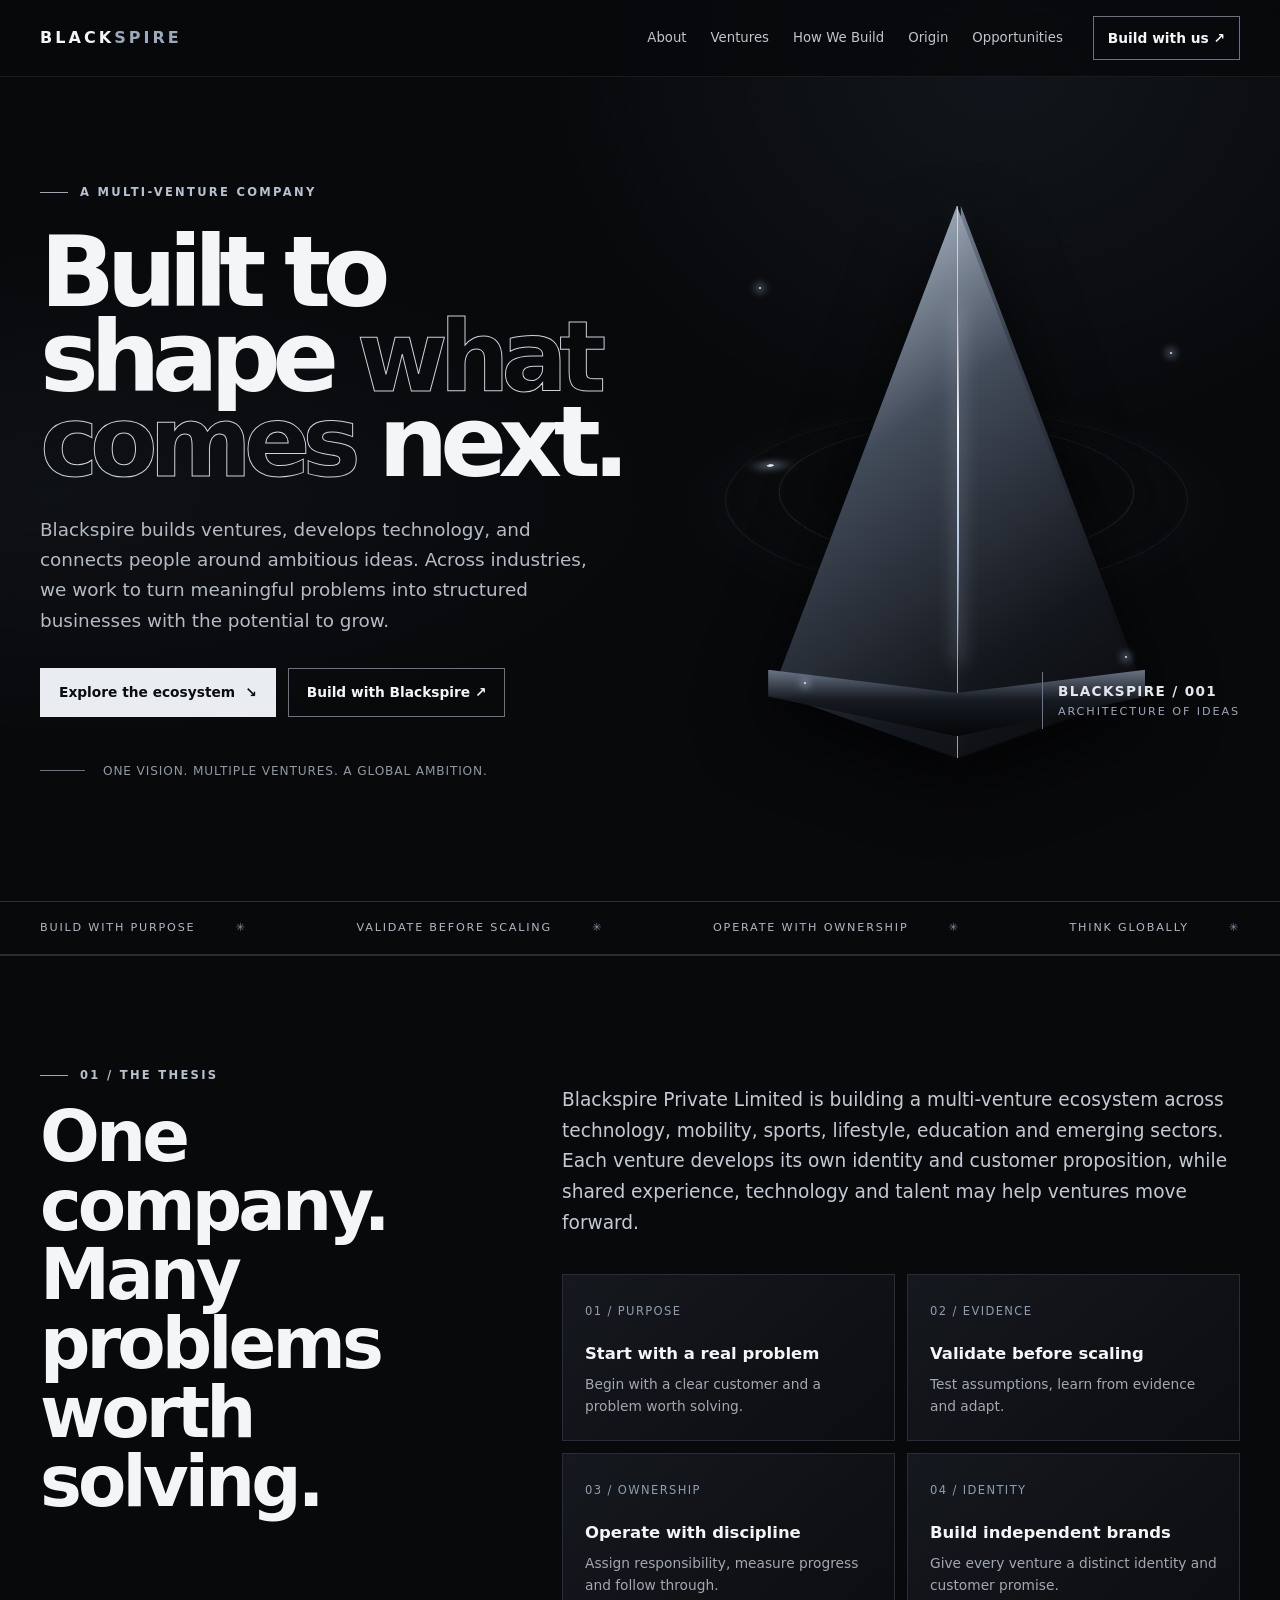
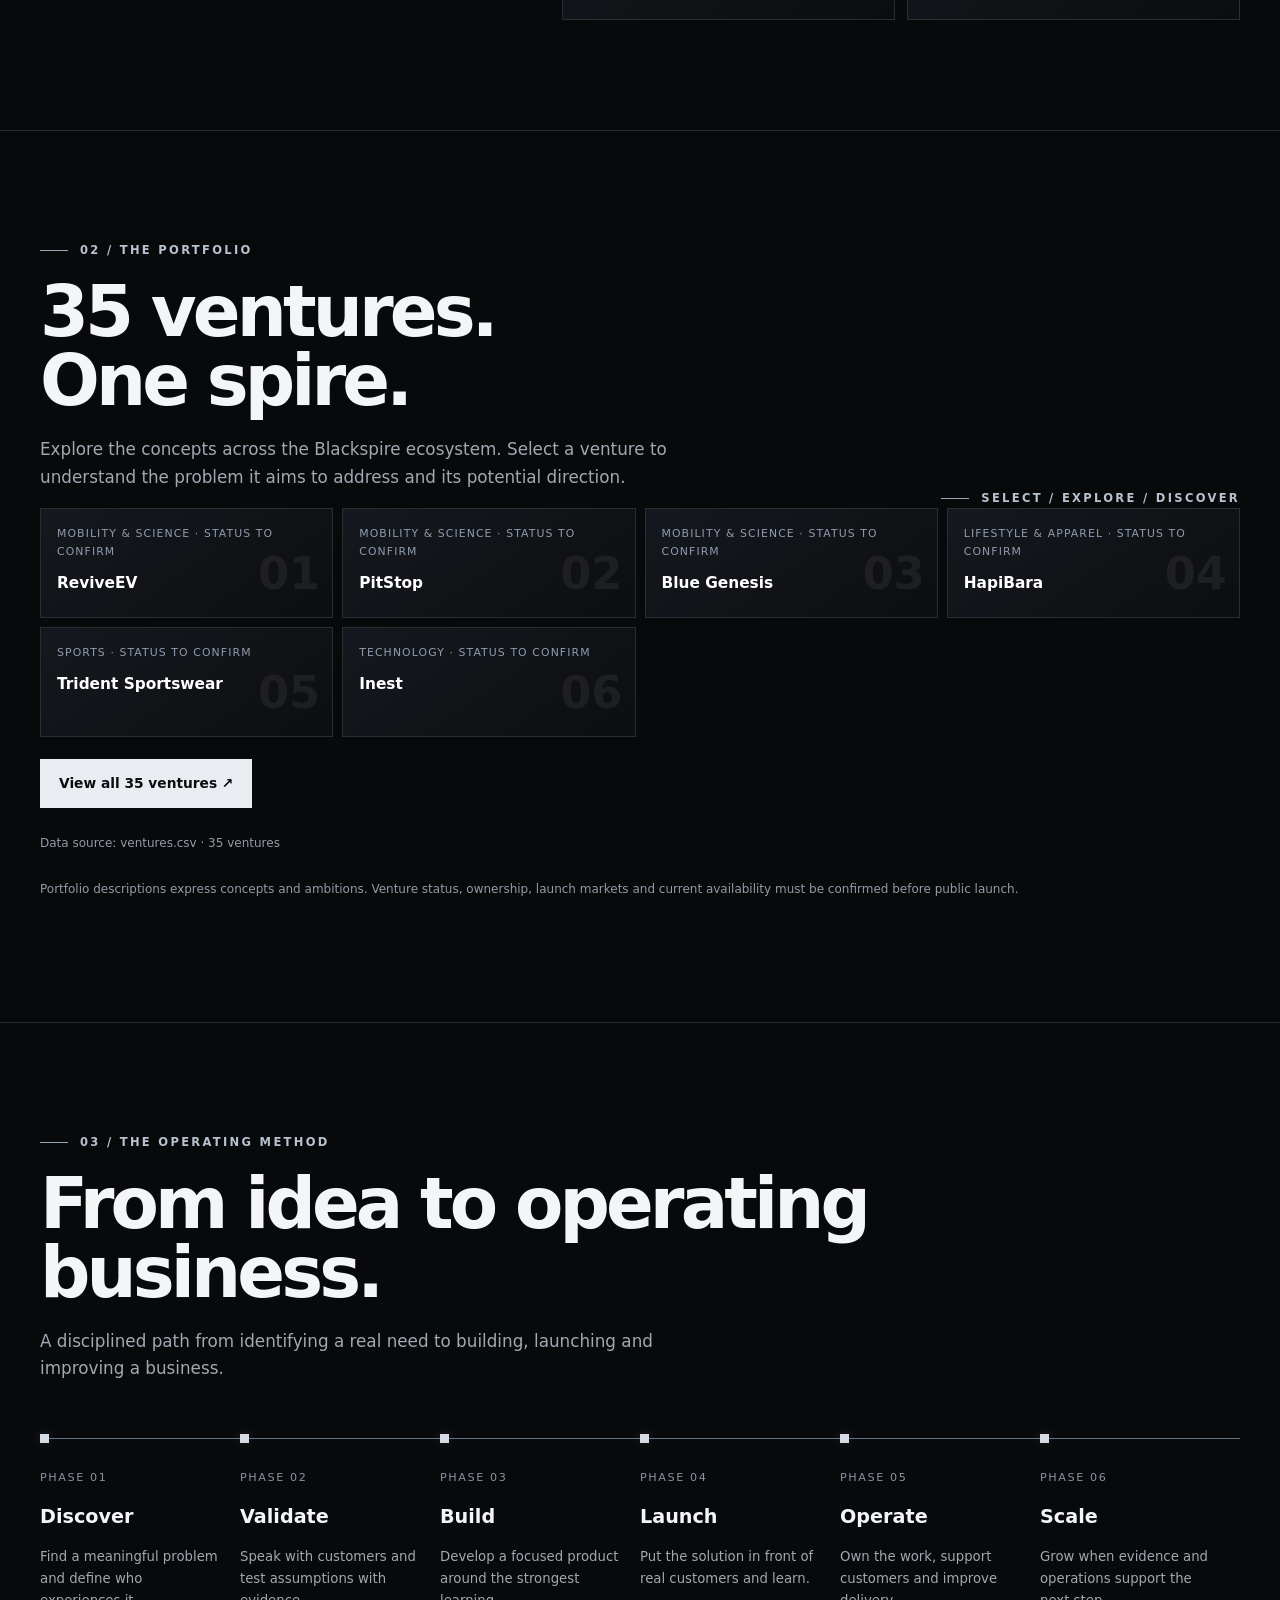
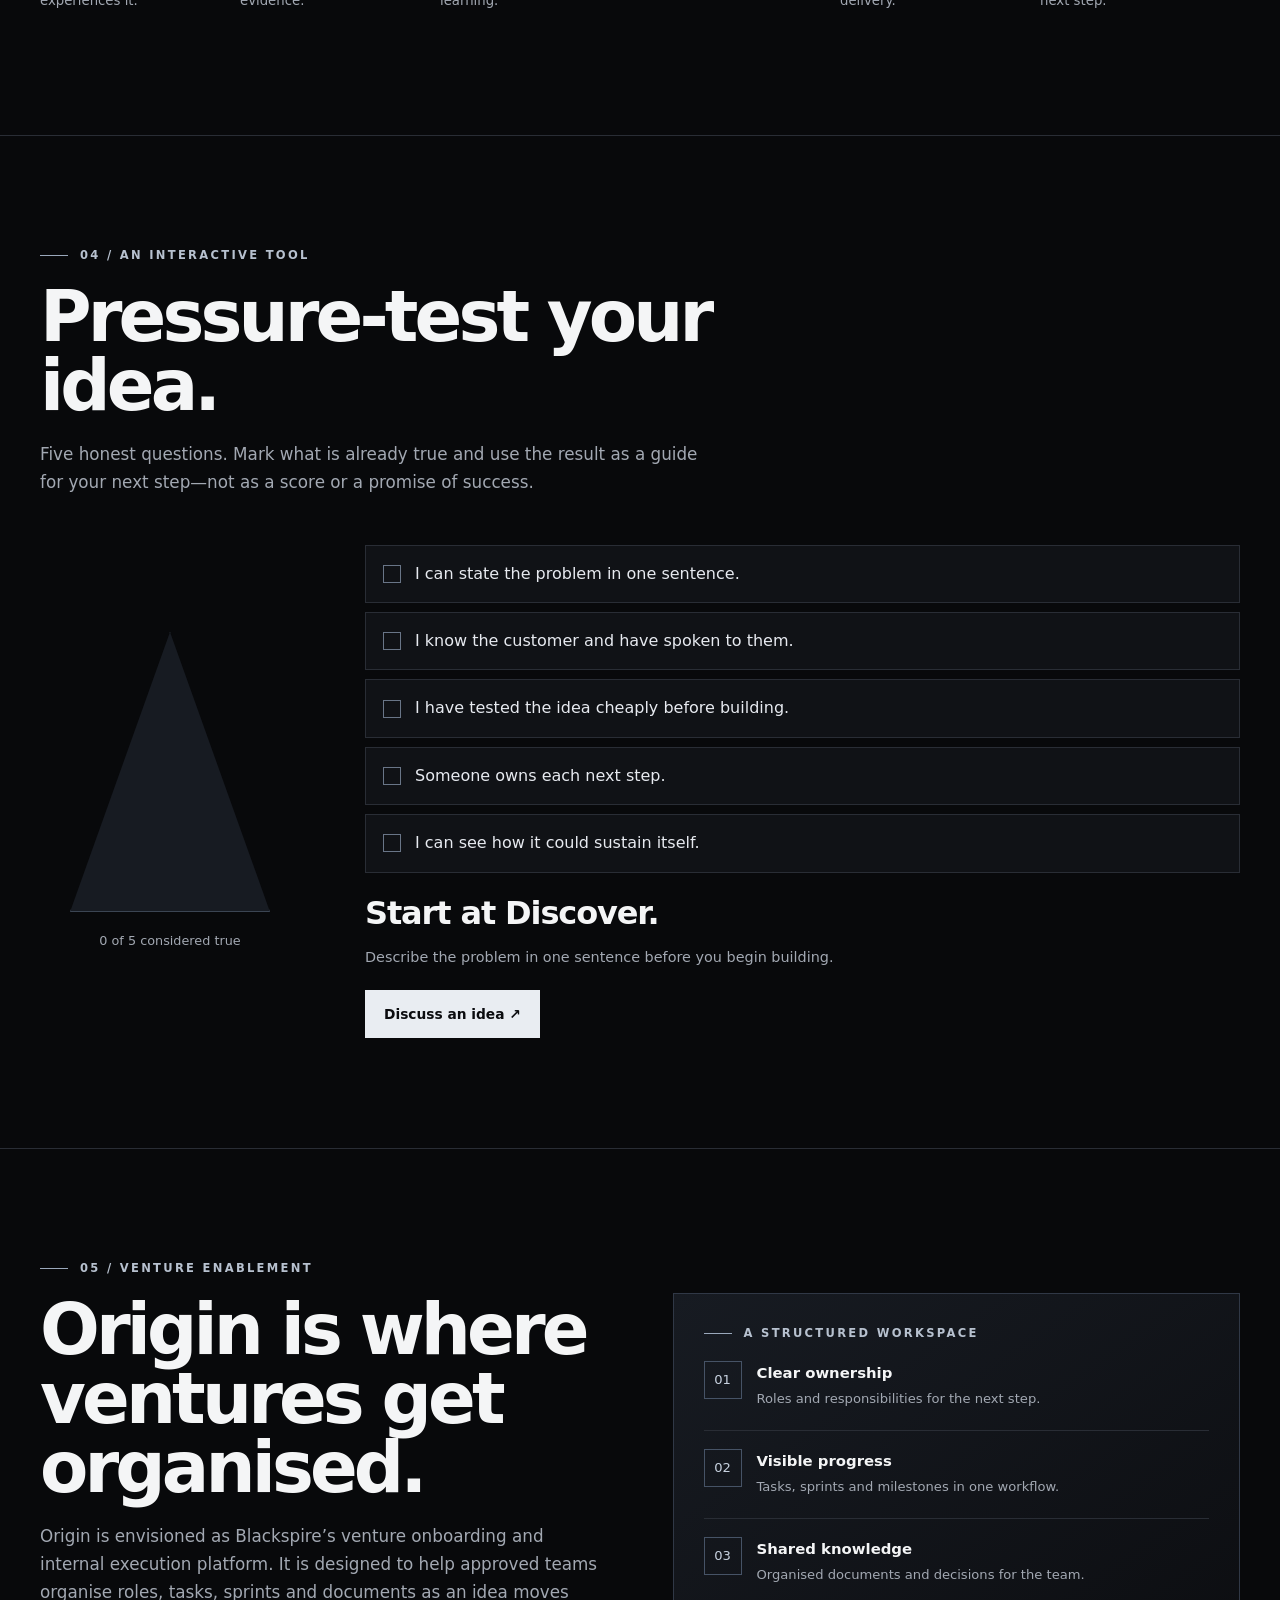
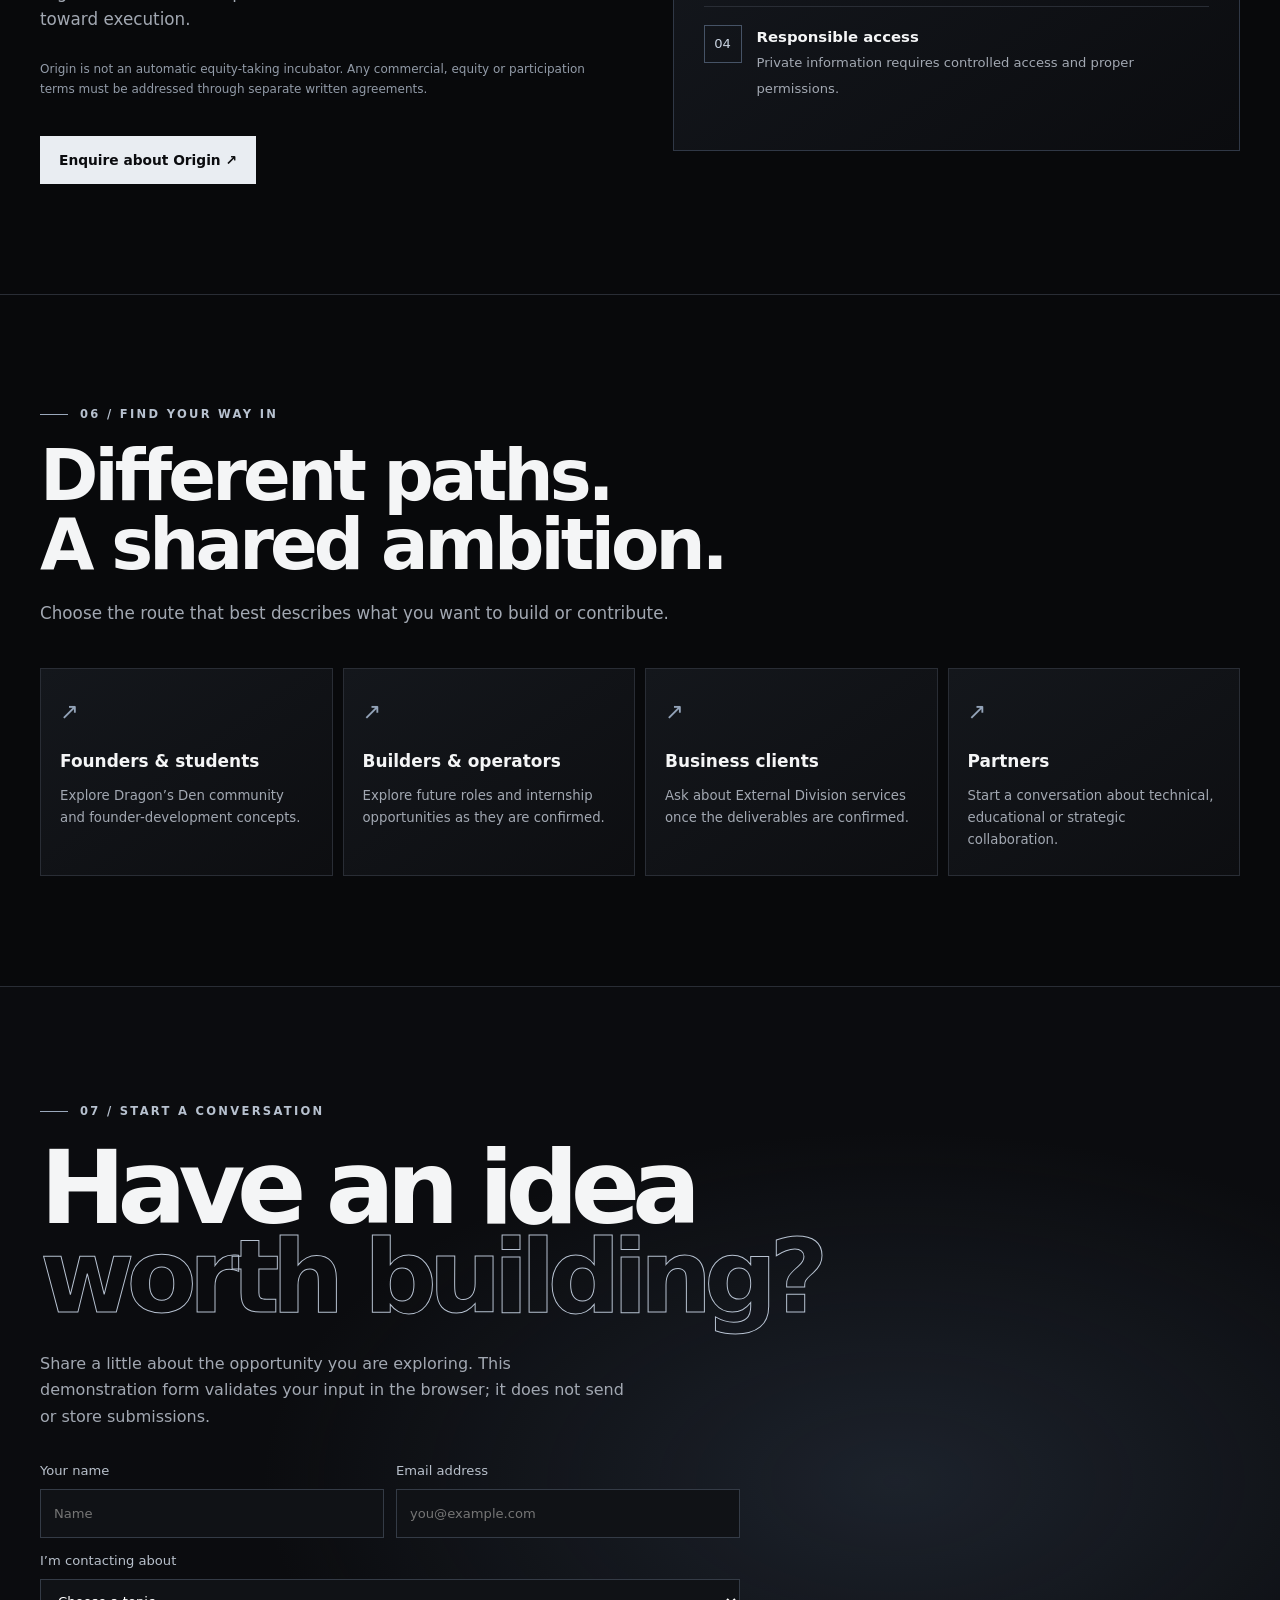
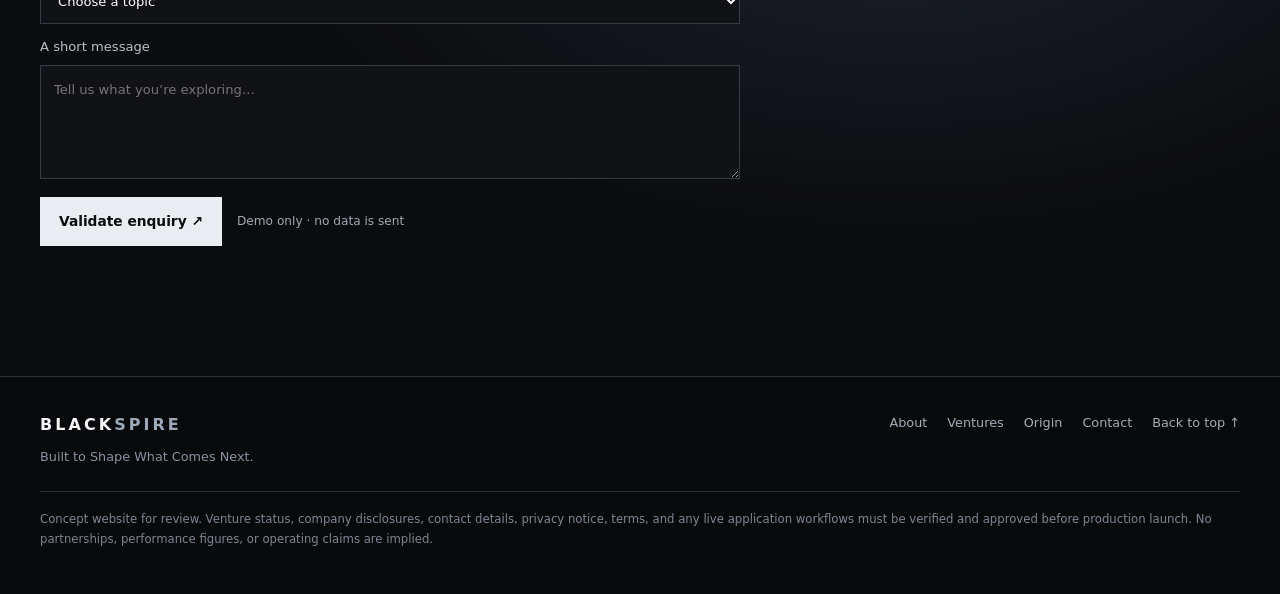
==== index.html @ d8984c41 "Add files via upload" ====
<!doctype html>
<html lang="en">
<head>
<meta charset="utf-8">
<meta name="viewport" content="width=device-width, initial-scale=1">
<meta name="theme-color" content="#08090b">
<meta name="description" content="Blackspire builds ventures, develops technology, and connects people around ambitious ideas. Built to shape what comes next.">
<title>BLACKSPIRE — Built to Shape What Comes Next</title>
<style>
:root{--bg:#08090b;--panel:#111317;--panel2:#171a20;--line:#292d35;--white:#f4f5f6;--muted:#a2a8b2;--silver:#c7ced8;--accent:#91a7c4;--serif:Georgia,serif;--sans:Inter,ui-sans-serif,system-ui,-apple-system,BlinkMacSystemFont,"Segoe UI",sans-serif;--max:1200px}
*{box-sizing:border-box}html{scroll-behavior:smooth;scroll-padding-top:90px}body{margin:0;background:var(--bg);color:var(--white);font:16px/1.65 var(--sans);overflow-x:hidden}body::before{content:"";position:fixed;inset:0;pointer-events:none;z-index:-1;background:radial-gradient(ellipse at 78% 7%,#26303e55,transparent 32%),radial-gradient(ellipse at 4% 55%,#1a202955,transparent 35%),#08090b}a{color:inherit}button,input,textarea,select{font:inherit}button,a{-webkit-tap-highlight-color:transparent}button:focus-visible,a:focus-visible,input:focus-visible,textarea:focus-visible{outline:2px solid var(--silver);outline-offset:4px}.wrap{width:min(calc(100% - 44px),var(--max));margin:auto}.eyebrow{display:flex;align-items:center;gap:12px;color:#b7c1cf;text-transform:uppercase;letter-spacing:.2em;font-size:.72rem;font-weight:700}.eyebrow:before{content:"";width:28px;height:1px;background:#9aa8bb}.muted{color:var(--muted)}.section{padding:110px 0;border-top:1px solid var(--line);position:relative}.section-heading{font-size:clamp(2.3rem,5.5vw,4.8rem);line-height:.98;letter-spacing:-.055em;max-width:850px;margin:18px 0 20px;font-weight:650}.section-intro{max-width:660px;color:var(--muted);font-size:1.05rem}.topbar{position:sticky;top:0;z-index:20;border-bottom:1px solid #ffffff12;background:#08090bd9;backdrop-filter:blur(18px)}.nav{height:76px;display:flex;align-items:center;gap:30px}.brand{font-size:1rem;font-weight:900;letter-spacing:.19em;text-decoration:none;white-space:nowrap}.brand span{color:#9ca9bb}.navlinks{display:flex;gap:24px;margin-left:auto}.navlinks a{font-size:.83rem;color:#c0c5ce;text-decoration:none;white-space:nowrap}.navlinks a:hover{color:#fff}.nav-cta,.btn{display:inline-flex;align-items:center;justify-content:center;gap:10px;border:1px solid #687384;padding:12px 18px;text-decoration:none;background:transparent;color:var(--white);font-weight:650;font-size:.86rem;transition:transform .25s,border-color .25s,background .25s;cursor:pointer}.nav-cta{white-space:nowrap;padding:10px 14px}.btn:hover,.nav-cta:hover{transform:translateY(-2px);border-color:#e2e7ef}.btn.primary{background:#e9edf2;color:#0b0c0f;border-color:#e9edf2}.btn.primary:hover{background:#fff}.menu-toggle{display:none;background:none;color:#fff;border:1px solid var(--line);padding:8px 11px}
.hero{min-height:calc(100svh - 76px);display:grid;align-items:center;padding:76px 0 90px;position:relative;isolation:isolate;overflow:hidden}.hero-grid{display:grid;grid-template-columns:1.04fr .96fr;align-items:center;gap:20px}.hero-copy{position:relative;z-index:2}.hero h1{font-size:clamp(3.3rem,7.7vw,7.6rem);line-height:.86;letter-spacing:-.085em;margin:28px 0 30px;font-weight:720}.hero h1 .outline{color:transparent;-webkit-text-stroke:1px #cbd3de}.hero p{max-width:550px;color:#b4bbc5;font-size:clamp(1rem,1.5vw,1.15rem)}.hero-actions{display:flex;gap:12px;flex-wrap:wrap;margin-top:32px}.hero-note{margin-top:44px;display:flex;gap:18px;align-items:center;color:#8f98a5;font-size:.76rem;letter-spacing:.07em;text-transform:uppercase}.hero-note:before{content:"";width:45px;height:1px;background:#667385}
.visual{height:min(650px,76vh);min-height:400px;position:relative;perspective:1000px;display:grid;place-items:center}.orbital{position:absolute;width:80%;aspect-ratio:1;border:1px solid #b6c2d51c;border-radius:50%;transform:rotateX(68deg) rotateZ(-22deg);box-shadow:0 0 80px #b5c7df08,inset 0 0 80px #b5c7df05}.orbital.two{width:62%;transform:rotateX(68deg) rotateZ(36deg);border-color:#dce4ef22}.orbital:after{content:"";position:absolute;width:7px;height:7px;border-radius:50%;background:#dce6f4;box-shadow:0 0 20px 5px #b9cbe8;left:13%;top:24%}.spire-scene{width:74%;height:85%;position:relative;transform-style:preserve-3d;animation:float 8s ease-in-out infinite}.spire{position:absolute;inset:0;filter:drop-shadow(0 24px 36px #000b);transform-style:preserve-3d}.spire .face{position:absolute;inset:0;clip-path:polygon(50% 0,94% 88%,50% 100%,6% 88%)}.spire .face.front{background:linear-gradient(145deg,#f0f3f8 0%,#9da9b9 16%,#424b59 39%,#14171d 74%,#050608 100%);transform:translateZ(24px)}.spire .face.side{background:linear-gradient(165deg,#8d9aab 0%,#394250 30%,#111319 75%,#030405);clip-path:polygon(50% 0,94% 88%,50% 100%);transform:translateX(4px) translateZ(-2px)}.spire .edge{position:absolute;left:50%;top:0;height:100%;width:1px;background:#fff9;transform:rotate(0deg);box-shadow:0 0 16px #fff4}.spire .base{position:absolute;left:5%;right:5%;bottom:4%;height:12%;background:linear-gradient(180deg,#687384,#161a21 45%,#050608);clip-path:polygon(0 0,50% 35%,100% 0,100% 40%,50% 100%,0 40%);transform:translateZ(30px)}.spire .lightline{position:absolute;top:18%;left:50%;height:65%;width:2px;background:linear-gradient(transparent,#f6f8ff,#b2c8e9,transparent);box-shadow:0 0 18px #d7e4ff;animation:glow 4s ease-in-out infinite}.visual-label{position:absolute;right:0;bottom:12%;border-left:1px solid #68778b;padding:8px 0 8px 15px;color:#9ca7b7;font-size:.7rem;letter-spacing:.17em;text-transform:uppercase}.visual-label b{display:block;color:#e3e7ed;font-size:.85rem;letter-spacing:.1em}.star{position:absolute;width:2px;height:2px;background:#d9e3f2;border-radius:50%;box-shadow:0 0 9px 2px #b4c9e8;animation:twinkle 3s ease-in-out infinite}.star.s1{left:15%;top:20%}.star.s2{right:12%;top:30%;animation-delay:1s}.star.s3{left:23%;bottom:19%;animation-delay:1.7s}.star.s4{right:20%;bottom:23%;animation-delay:.5s}
@keyframes float{0%,100%{transform:translateY(0) rotateY(-7deg)}50%{transform:translateY(-13px) rotateY(7deg)}}@keyframes glow{0%,100%{opacity:.55}50%{opacity:1}}@keyframes twinkle{0%,100%{opacity:.25}50%{opacity:1}}@keyframes reveal{from{opacity:0;transform:translateY(22px)}to{opacity:1;transform:none}}.reveal{animation:reveal .8s both}.hero-copy>*{animation:reveal .8s both}.hero-copy>*:nth-child(2){animation-delay:.08s}.hero-copy>*:nth-child(3){animation-delay:.16s}.hero-copy>*:nth-child(4){animation-delay:.24s}
.ticker{border-top:1px solid var(--line);border-bottom:1px solid var(--line);overflow:hidden}.ticker-inner{display:flex;gap:40px;align-items:center;justify-content:space-between;padding:17px 0;color:#aeb7c4;text-transform:uppercase;letter-spacing:.16em;font-size:.7rem;white-space:nowrap}.ticker-inner span:after{content:"✳";color:#7f8ea3;margin-left:40px}
.about-grid{display:grid;grid-template-columns:.8fr 1.2fr;gap:70px}.about-copy{font-size:1.16rem;color:#c4cad3;max-width:690px}.principles{display:grid;grid-template-columns:1fr 1fr;gap:12px;margin-top:36px}.principle{padding:22px;border:1px solid var(--line);background:linear-gradient(140deg,#15181e,#0c0d10);min-height:150px}.principle .num{font-size:.72rem;color:#8e9db1;letter-spacing:.12em}.principle h3{font-size:1.03rem;margin:16px 0 6px}.principle p{font-size:.86rem;color:var(--muted);margin:0}
.portfolio-top{display:flex;justify-content:space-between;gap:30px;align-items:end;flex-wrap:wrap}.searchbar{display:flex;gap:10px;flex-wrap:wrap;margin:35px 0 25px}.searchbar input{min-width:220px;flex:1;background:#101216;color:#fff;border:1px solid var(--line);padding:12px 14px}.filters{display:flex;gap:8px;flex-wrap:wrap}.filter{border:1px solid var(--line);background:transparent;color:#aeb6c1;padding:10px 13px;cursor:pointer;font-size:.78rem}.filter[aria-pressed=true]{background:#dce3ec;color:#0b0c0e;border-color:#dce3ec}.portfolio-layout{display:grid;grid-template-columns:1fr;gap:22px;align-items:stretch}.venture-list{display:grid;grid-template-columns:repeat(4,1fr);gap:9px;align-content:start}.venture-card{display:block;text-decoration:none;min-height:110px;text-align:left;border:1px solid var(--line);background:linear-gradient(145deg,#15181e,#0d0e11);color:#fff;padding:16px;cursor:pointer;position:relative;overflow:hidden;transition:border-color .2s,transform .2s}.venture-card:hover{transform:translateY(-2px);border-color:#7e8b9f}.venture-card[aria-pressed=true]{border-color:#c6d0de;background:linear-gradient(145deg,#252d39,#111318)}.venture-card small{display:block;color:#8f9caf;font-size:.68rem;text-transform:uppercase;letter-spacing:.1em;margin-bottom:9px}.venture-card b{font-size:.96rem}.venture-card .card-index{position:absolute;right:12px;bottom:6px;color:#ffffff10;font-size:2.8rem;font-weight:800}.venture-detail{border:1px solid #414a59;background:radial-gradient(ellipse at 100% 0%,#27303d88,transparent 50%),#101216;padding:clamp(24px,4vw,46px);position:relative;overflow:hidden;min-height:450px}.venture-detail:after{content:"";position:absolute;width:220px;height:220px;border:1px solid #ffffff0c;border-radius:50%;right:-95px;top:-90px;box-shadow:0 0 0 28px #ffffff04,0 0 0 58px #ffffff03;pointer-events:none}.detail-index{font-size:.75rem;letter-spacing:.18em;color:#8e9caf}.venture-detail h3{font-size:clamp(2.2rem,4vw,3.8rem);letter-spacing:-.06em;line-height:1;margin:24px 0 12px}.venture-detail .sector{font-size:.78rem;text-transform:uppercase;letter-spacing:.13em;color:#c2ccda}.venture-detail .summary{font-size:1.08rem;color:#e1e5eb;max-width:530px}.detail-cols{display:grid;grid-template-columns:1fr 1fr;gap:20px;margin-top:34px;padding-top:24px;border-top:1px solid var(--line)}.detail-cols h4{font-size:.72rem;letter-spacing:.13em;text-transform:uppercase;color:#94a2b5;margin:0 0 9px}.detail-cols p{font-size:.86rem;color:var(--muted);margin:0}.status-note{margin-top:26px;color:#929ba8;font-size:.75rem}.empty-state{color:var(--muted);padding:25px;grid-column:1/-1}
.process{margin-top:55px;display:grid;grid-template-columns:repeat(6,1fr);border-top:1px solid #647184}.process-step{padding:24px 18px 0 0;position:relative}.process-step:before{content:"";position:absolute;top:-5px;left:0;width:9px;height:9px;background:#d4dbe5;box-shadow:0 0 12px #a8bad533}.process-step .stepno{color:#8794a6;font-size:.7rem;letter-spacing:.14em}.process-step h3{font-size:1.2rem;margin:12px 0 8px}.process-step p{font-size:.83rem;color:var(--muted)}
.idea-layout{display:grid;grid-template-columns:260px 1fr;gap:65px;align-items:center;margin-top:48px}.gauge-wrap{display:grid;justify-items:center}.gauge{width:200px;height:280px;position:relative;clip-path:polygon(50% 0,100% 100%,0 100%);background:#171b22;border:1px solid #3b4553;overflow:hidden}.gauge-fill{position:absolute;bottom:0;left:0;right:0;height:0;background:linear-gradient(0deg,#556a86,#d8e2ef);transition:height .45s}.gauge-fill:after{content:"";position:absolute;inset:0;background:linear-gradient(90deg,transparent,#ffffff4a,transparent);animation:glow 4s infinite}.gauge-count{font-size:.8rem;color:var(--muted);margin-top:18px}.questions{display:grid;gap:9px}.question{display:flex;align-items:center;gap:14px;text-align:left;width:100%;padding:15px 17px;background:#101216;border:1px solid var(--line);color:#e7eaf0;cursor:pointer}.question .boxmark{width:18px;height:18px;flex:none;border:1px solid #697587;display:grid;place-items:center}.question[aria-pressed=true]{border-color:#aab8ca;background:#1b2028}.question[aria-pressed=true] .boxmark{background:#d7e0eb;color:#08090b}.question[aria-pressed=true] .boxmark:after{content:"✓";font-size:.8rem;font-weight:900}.verdict{font-size:clamp(1.35rem,2.6vw,2rem);letter-spacing:-.035em;line-height:1.15;margin:22px 0 12px}.verdict-copy{color:var(--muted);font-size:.9rem;max-width:570px;margin-bottom:20px}.origin-grid{display:grid;grid-template-columns:1fr 1fr;gap:65px;align-items:center}.origin-panel{border:1px solid #303846;background:linear-gradient(145deg,#171b22,#0b0c0f);padding:30px}.origin-item{display:flex;gap:15px;padding:18px 0;border-bottom:1px solid var(--line)}.origin-item:last-child{border:0}.origin-item .symbol{width:38px;height:38px;display:grid;place-items:center;border:1px solid #465366;color:#c7d1df;flex:none}.origin-item b{display:block;font-size:.93rem}.origin-item span{color:var(--muted);font-size:.82rem}
.audience-grid{display:grid;grid-template-columns:repeat(4,1fr);gap:10px;margin-top:40px}.audience{border:1px solid var(--line);padding:24px 19px;min-height:190px;background:linear-gradient(145deg,#14171c,#0d0e11)}.audience .arrow{color:#93a3b8;font-size:1.4rem}.audience h3{font-size:1.06rem;margin:18px 0 9px}.audience p{font-size:.83rem;color:var(--muted);margin:0}.closing{padding:115px 0;background:radial-gradient(ellipse at 70% 50%,#303b4c77,transparent 50%),#0b0c0f;border-top:1px solid var(--line)}.closing h2{font-size:clamp(3rem,8vw,7.8rem);line-height:.87;letter-spacing:-.08em;max-width:950px;margin:22px 0 30px}.closing h2 span{color:transparent;-webkit-text-stroke:1px #b7c2d1}.closing p{max-width:590px;color:var(--muted)}.footer{padding:35px 0 45px;border-top:1px solid var(--line)}.footer-grid{display:flex;justify-content:space-between;gap:25px;flex-wrap:wrap}.footer p{font-size:.8rem;color:#8993a1;margin:8px 0 0}.footer-links{display:flex;gap:20px;flex-wrap:wrap}.footer-links a{font-size:.8rem;color:#a5adb8;text-decoration:none}.fineprint{margin-top:24px;padding-top:18px;border-top:1px solid var(--line);font-size:.73rem;color:#7e8794}
.toast{position:fixed;bottom:20px;left:50%;transform:translate(-50%,20px);opacity:0;pointer-events:none;z-index:50;background:#e3e8ef;color:#101216;padding:13px 18px;font-size:.85rem;box-shadow:0 12px 35px #0008;transition:.25s;max-width:calc(100% - 30px)}.toast.show{opacity:1;transform:translate(-50%,0)}.backtop{position:fixed;bottom:18px;right:18px;z-index:10;width:42px;height:42px;background:#dfe5ed;color:#111;border:0;cursor:pointer;display:none}.backtop.visible{display:block}
@media(max-width:1000px){.navlinks{gap:14px}.navlinks a{font-size:.76rem}.nav-cta{display:none}.hero-grid{grid-template-columns:1fr .8fr}.hero h1{font-size:clamp(3rem,8vw,6rem)}.about-grid{gap:35px}.portfolio-layout{grid-template-columns:1fr}.venture-list{grid-template-columns:repeat(4,1fr)}.venture-card{min-height:92px}.process{grid-template-columns:repeat(3,1fr);row-gap:25px}.audience-grid{grid-template-columns:repeat(2,1fr)}}
@media(max-width:720px){html{scroll-padding-top:72px}.wrap{width:min(calc(100% - 32px),var(--max))}.section{padding:78px 0}.nav{height:68px;gap:12px}.menu-toggle{display:block;margin-left:auto}.navlinks{display:none;position:absolute;top:68px;left:0;right:0;margin:0;padding:18px 22px 22px;background:#0a0b0eeF;border-bottom:1px solid var(--line);flex-direction:column;gap:0}.navlinks.open{display:flex}.navlinks a{padding:11px 0;font-size:.92rem;border-bottom:1px solid #ffffff0a}.hero{min-height:auto;padding:65px 0 45px}.hero-grid{grid-template-columns:1fr}.hero h1{font-size:clamp(3.5rem,15vw,6.3rem);margin:24px 0}.hero p{font-size:1rem}.visual{height:360px;min-height:300px;margin-top:5px}.spire-scene{width:60%;height:95%}.visual-label{right:3%;bottom:5%}.hero-note{margin-top:30px}.ticker-inner{justify-content:flex-start;gap:25px;overflow:hidden}.ticker-inner span:after{margin-left:25px}.about-grid,.origin-grid,.idea-layout{grid-template-columns:1fr;gap:32px}.principles{gap:8px}.principle{padding:17px;min-height:145px}.venture-list{grid-template-columns:repeat(2,1fr)}.venture-card{min-height:95px;padding:13px}.venture-detail{min-height:0;padding:25px}.detail-cols{grid-template-columns:1fr;gap:18px}.process{grid-template-columns:1fr 1fr;row-gap:28px}.process-step{padding-right:12px}.audience-grid{grid-template-columns:1fr 1fr}.audience{padding:18px 14px;min-height:180px}.gauge{width:150px;height:210px}.gauge-wrap{order:0}.idea-layout{gap:25px}.closing{padding:85px 0}.closing h2{font-size:clamp(3.3rem,14vw,6rem)}}
@media(max-width:400px){.brand{font-size:.87rem;letter-spacing:.14em}.principles,.audience-grid{grid-template-columns:1fr}.principle,.audience{min-height:0}.hero-actions .btn{width:100%}.venture-card b{font-size:.85rem}.process{grid-template-columns:1fr 1fr}}
@media(prefers-reduced-motion:reduce){*,*:before,*:after{scroll-behavior:auto!important;animation-duration:.01ms!important;animation-iteration-count:1!important;transition-duration:.01ms!important}}
</style>
</head>
<body>
<header class="topbar">
  <div class="wrap nav">
    <a class="brand" href="#home" aria-label="Blackspire home">BLACK<span>SPIRE</span></a>
    <button class="menu-toggle" id="menuToggle" aria-expanded="false" aria-controls="navLinks">Menu ☰</button>
    <nav class="navlinks" id="navLinks" aria-label="Main navigation">
      <a href="#about">About</a><a href="ventures.html">Ventures</a><a href="#method">How We Build</a><a href="#origin">Origin</a><a href="#opportunities">Opportunities</a>
    </nav>
    <a class="nav-cta" href="#contact">Build with us ↗</a>
  </div>
</header>
<main id="home">
<section class="hero">
  <div class="wrap hero-grid">
    <div class="hero-copy">
      <div class="eyebrow">A multi-venture company</div>
      <h1>Built to shape <span class="outline">what comes</span> next.</h1>
      <p>Blackspire builds ventures, develops technology, and connects people around ambitious ideas. Across industries, we work to turn meaningful problems into structured businesses with the potential to grow.</p>
      <div class="hero-actions"><a class="btn primary" href="#ventures">Explore the ecosystem <span>↘</span></a><a class="btn" href="#contact">Build with Blackspire ↗</a></div>
      <div class="hero-note">One vision. Multiple ventures. A global ambition.</div>
    </div>
    <div class="visual" role="img" aria-label="Abstract metallic spire surrounded by orbital lines">
      <div class="orbital"></div><div class="orbital two"></div>
      <div class="spire-scene"><div class="spire"><div class="face side"></div><div class="face front"></div><div class="edge"></div><div class="lightline"></div><div class="base"></div></div></div>
      <span class="star s1"></span><span class="star s2"></span><span class="star s3"></span><span class="star s4"></span>
      <div class="visual-label"><b>BLACKSPIRE / 001</b>Architecture of ideas</div>
    </div>
  </div>
</section>
<div class="ticker" aria-label="Blackspire principles"><div class="wrap ticker-inner"><span>Build with purpose</span><span>Validate before scaling</span><span>Operate with ownership</span><span>Think globally</span></div></div>
<section class="section" id="about">
  <div class="wrap about-grid">
    <div><div class="eyebrow">01 / The thesis</div><h2 class="section-heading">One company. Many problems worth solving.</h2></div>
    <div><p class="about-copy">Blackspire Private Limited is building a multi-venture ecosystem across technology, mobility, sports, lifestyle, education and emerging sectors. Each venture develops its own identity and customer proposition, while shared experience, technology and talent may help ventures move forward.</p>
      <div class="principles">
        <article class="principle"><span class="num">01 / PURPOSE</span><h3>Start with a real problem</h3><p>Begin with a clear customer and a problem worth solving.</p></article>
        <article class="principle"><span class="num">02 / EVIDENCE</span><h3>Validate before scaling</h3><p>Test assumptions, learn from evidence and adapt.</p></article>
        <article class="principle"><span class="num">03 / OWNERSHIP</span><h3>Operate with discipline</h3><p>Assign responsibility, measure progress and follow through.</p></article>
        <article class="principle"><span class="num">04 / IDENTITY</span><h3>Build independent brands</h3><p>Give every venture a distinct identity and customer promise.</p></article>
      </div>
    </div>
  </div>
</section>
<section class="section" id="ventures">
  <div class="wrap">
    <div class="portfolio-top"><div><div class="eyebrow">02 / The portfolio</div><h2 class="section-heading"><span id="ventureCount">Thirty-five</span> ventures.<br>One spire.</h2><p class="section-intro">Explore the concepts across the Blackspire ecosystem. Select a venture to understand the problem it aims to address and its potential direction.</p></div><div class="eyebrow">Select / Explore / Discover</div></div>
    
    <div class="portfolio-layout"><div class="venture-list" id="ventureList" aria-label="Venture list"></div></div>
    <p style="margin-top:22px"><a class="btn primary" id="allVentures" href="ventures.html">View all ventures ↗</a></p><p class="status-note" id="dataSource"></p>
    <p class="status-note">Portfolio descriptions express concepts and ambitions. Venture status, ownership, launch markets and current availability must be confirmed before public launch.</p>
  </div>
</section>
<section class="section" id="method">
  <div class="wrap"><div class="eyebrow">03 / The operating method</div><h2 class="section-heading">From idea to operating business.</h2><p class="section-intro">A disciplined path from identifying a real need to building, launching and improving a business.</p>
    <div class="process">
      <article class="process-step"><span class="stepno">PHASE 01</span><h3>Discover</h3><p>Find a meaningful problem and define who experiences it.</p></article>
      <article class="process-step"><span class="stepno">PHASE 02</span><h3>Validate</h3><p>Speak with customers and test assumptions with evidence.</p></article>
      <article class="process-step"><span class="stepno">PHASE 03</span><h3>Build</h3><p>Develop a focused product around the strongest learning.</p></article>
      <article class="process-step"><span class="stepno">PHASE 04</span><h3>Launch</h3><p>Put the solution in front of real customers and learn.</p></article>
      <article class="process-step"><span class="stepno">PHASE 05</span><h3>Operate</h3><p>Own the work, support customers and improve delivery.</p></article>
      <article class="process-step"><span class="stepno">PHASE 06</span><h3>Scale</h3><p>Grow when evidence and operations support the next step.</p></article>
    </div>
  </div>
</section>
<section class="section" id="idea">
  <div class="wrap"><div class="eyebrow">04 / An interactive tool</div><h2 class="section-heading">Pressure-test your idea.</h2><p class="section-intro">Five honest questions. Mark what is already true and use the result as a guide for your next step—not as a score or a promise of success.</p>
    <div class="idea-layout"><div class="gauge-wrap"><div class="gauge" role="img" aria-label="Idea readiness visualization"><div class="gauge-fill" id="gaugeFill"></div></div><div class="gauge-count" id="gaugeCount">0 of 5 considered true</div></div>
      <div><div class="questions" id="questions"></div><h3 class="verdict" id="verdict" aria-live="polite">Start at Discover.</h3><p class="verdict-copy" id="verdictCopy">Describe the problem in one sentence before you begin building.</p><a class="btn primary" href="#contact" id="ideaCta">Discuss an idea ↗</a></div>
    </div>
  </div>
</section>
<section class="section" id="origin">
  <div class="wrap origin-grid"><div><div class="eyebrow">05 / Venture enablement</div><h2 class="section-heading">Origin is where ventures get organised.</h2><p class="section-intro">Origin is envisioned as Blackspire’s venture onboarding and internal execution platform. It is designed to help approved teams organise roles, tasks, sprints and documents as an idea moves toward execution.</p><p class="status-note">Origin is not an automatic equity-taking incubator. Any commercial, equity or participation terms must be addressed through separate written agreements.</p><a class="btn primary" href="#contact" style="margin-top:24px">Enquire about Origin ↗</a></div>
    <div class="origin-panel"><div class="eyebrow">A structured workspace</div><div class="origin-item"><span class="symbol">01</span><div><b>Clear ownership</b><span>Roles and responsibilities for the next step.</span></div></div><div class="origin-item"><span class="symbol">02</span><div><b>Visible progress</b><span>Tasks, sprints and milestones in one workflow.</span></div></div><div class="origin-item"><span class="symbol">03</span><div><b>Shared knowledge</b><span>Organised documents and decisions for the team.</span></div></div><div class="origin-item"><span class="symbol">04</span><div><b>Responsible access</b><span>Private information requires controlled access and proper permissions.</span></div></div></div>
  </div>
</section>
<section class="section" id="opportunities">
  <div class="wrap"><div class="eyebrow">06 / Find your way in</div><h2 class="section-heading">Different paths.<br>A shared ambition.</h2><p class="section-intro">Choose the route that best describes what you want to build or contribute.</p>
    <div class="audience-grid">
      <article class="audience"><span class="arrow">↗</span><h3>Founders & students</h3><p>Explore Dragon’s Den community and founder-development concepts.</p></article>
      <article class="audience"><span class="arrow">↗</span><h3>Builders & operators</h3><p>Explore future roles and internship opportunities as they are confirmed.</p></article>
      <article class="audience"><span class="arrow">↗</span><h3>Business clients</h3><p>Ask about External Division services once the deliverables are confirmed.</p></article>
      <article class="audience"><span class="arrow">↗</span><h3>Partners</h3><p>Start a conversation about technical, educational or strategic collaboration.</p></article>
    </div>
  </div>
</section>
<section class="closing" id="contact">
  <div class="wrap"><div class="eyebrow">07 / Start a conversation</div><h2>Have an idea <span>worth building?</span></h2><p>Share a little about the opportunity you are exploring. This demonstration form validates your input in the browser; it does not send or store submissions.</p>
    <form id="contactForm" style="max-width:700px;margin-top:30px">
      <div style="display:grid;grid-template-columns:repeat(2,minmax(0,1fr));gap:12px">
        <label style="display:grid;gap:7px;font-size:.82rem;color:#b8c0cb">Your name<input required name="name" autocomplete="name" maxlength="80" placeholder="Name" style="padding:13px;background:#101216;border:1px solid #343b46;color:#fff;min-width:0"></label>
        <label style="display:grid;gap:7px;font-size:.82rem;color:#b8c0cb">Email address<input required name="email" type="email" autocomplete="email" maxlength="120" placeholder="you@example.com" style="padding:13px;background:#101216;border:1px solid #343b46;color:#fff;min-width:0"></label>
      </div>
      <label style="display:grid;gap:7px;font-size:.82rem;color:#b8c0cb;margin-top:12px">I’m contacting about<select required name="topic" style="padding:13px;background:#101216;border:1px solid #343b46;color:#fff"><option value="">Choose a topic</option><option>Founder / Origin</option><option>Business enquiry</option><option>Partnership</option><option>Careers / Internship</option><option>General question</option></select></label>
      <label style="display:grid;gap:7px;font-size:.82rem;color:#b8c0cb;margin-top:12px">A short message<textarea required name="message" rows="4" maxlength="1200" placeholder="Tell us what you’re exploring…" style="padding:13px;background:#101216;border:1px solid #343b46;color:#fff;resize:vertical"></textarea></label>
      <div style="display:flex;gap:15px;align-items:center;flex-wrap:wrap;margin-top:18px"><button class="btn primary" type="submit">Validate enquiry ↗</button><span class="muted" style="font-size:.76rem">Demo only · no data is sent</span></div>
      <p id="formMessage" role="status" aria-live="polite" style="margin-top:15px;color:#d6e1ef;font-size:.88rem"></p>
    </form>
  </div>
</section>
</main>
<footer class="footer"><div class="wrap"><div class="footer-grid"><div><a class="brand" href="#home">BLACK<span>SPIRE</span></a><p>Built to Shape What Comes Next.</p></div><div class="footer-links"><a href="#about">About</a><a href="ventures.html">Ventures</a><a href="#origin">Origin</a><a href="#contact">Contact</a><a href="#home">Back to top ↑</a></div></div><div class="fineprint">Concept website for review. Venture status, company disclosures, contact details, privacy notice, terms, and any live application workflows must be verified and approved before production launch. No partnerships, performance figures, or operating claims are implied.</div></div></footer>
<button class="backtop" id="backTop" aria-label="Back to top">↑</button><div class="toast" id="toast" role="status" aria-live="polite"></div>
<script src="ventures-data.js"></script>
<script src="ventures.js"></script>
<script>
"use strict";
// ---- Ventures section: data now comes from the spreadsheet (see ventures.js) ----
const ventureList = document.getElementById("ventureList");
const filters = {replaceChildren(){},append(){}};
const search = {value:"",addEventListener(){}};
let ventures = [];          // filled after the sheet loads
let activeSector = "All";

// Filter buttons are built from whatever sectors exist in the sheet
function renderFilters() {
  const sectors = ["All", ...new Set(ventures.map(v => v.sector))];
  filters.replaceChildren();
  sectors.forEach(sector => {
    const b = document.createElement("button");
    b.className = "filter";
    b.type = "button";
    b.textContent = sector;
    b.setAttribute("aria-pressed", String(sector === activeSector));
    b.addEventListener("click", () => { activeSector = sector; renderFilters(); renderList(); });
    filters.append(b);
  });
}

// One card per venture. Each card is a link: venture.html?id=<id>
function renderList() {
  ventureList.replaceChildren();
  const term = search.value.trim().toLowerCase();
  const matches = ventures.filter(v =>
    (activeSector === "All" || v.sector === activeSector) &&
    (!term || [v.name, v.sector, v.category, v.summary].join(" ").toLowerCase().includes(term))
  );
  if (!matches.length) {
    const p = document.createElement("p");
    p.className = "empty-state";
    p.textContent = "No ventures match that search. Try another name or sector.";
    ventureList.append(p);
    return;
  }
  matches.slice(0, 6).forEach(v => {   // home page = preview only; full list is on ventures.html
    const a = document.createElement("a");
    a.className = "venture-card";
    a.href = "venture.html?id=" + encodeURIComponent(v.id);   // <- opens the separate page

    const small = document.createElement("small");
    small.textContent = v.sector + " · " + v.status;
    const name = document.createElement("b");
    name.textContent = v.name;
    const num = document.createElement("span");
    num.className = "card-index";
    num.textContent = String(v.id).padStart(2, "0");

    a.append(small, name, num);
    ventureList.append(a);
  });
}

// Load the sheet, then draw filters + cards
loadVentures()
  .then(data => { ventures = data; renderList(); document.getElementById("allVentures").textContent = "View all " + data.length + " ventures ↗"; document.getElementById("ventureCount").textContent = data.length;
    document.getElementById("dataSource").textContent = "Data source: " + ventureSource + " · " + data.length + " ventures"; })
  .catch(err => {
    ventureList.innerHTML = '<p class="empty-state">Ventures could not be loaded. Check the sheet link in ventures.js.</p>';
    console.error(err);
  });
search.addEventListener("input", renderList);
search.addEventListener("input",renderList);
const questions=[["I can state the problem in one sentence.","Discover"],["I know the customer and have spoken to them.","Customer research"],["I have tested the idea cheaply before building.","Validation"],["Someone owns each next step.","Execution"],["I can see how it could sustain itself.","Business model"]];
const advice=[
["Start at Discover.","Describe the problem in one sentence before you begin building."],
["Find the customer.","Identify who experiences the problem and talk to them directly."],
["Test your assumptions.","Use a small, low-cost experiment before investing in a full build."],
["Make ownership clear.","Decide who is responsible for the next step and when it will happen."],
["Explore sustainability.","Consider how the idea can create lasting value and cover its costs."],
["Ready for a deeper conversation.","You have considered all five prompts. Share your thinking and the assumptions you still need to test."]
];
const questionsEl=document.getElementById("questions"),gaugeFill=document.getElementById("gaugeFill"),gaugeCount=document.getElementById("gaugeCount"),verdict=document.getElementById("verdict"),verdictCopy=document.getElementById("verdictCopy");
let checked=new Set();
questions.forEach(([text,label],i)=>{const b=document.createElement("button");b.type="button";b.className="question";b.setAttribute("aria-pressed","false");const mark=document.createElement("span");mark.className="boxmark";const copy=document.createElement("span");copy.textContent=text;b.append(mark,copy);b.addEventListener("click",()=>{if(checked.has(i))checked.delete(i);else checked.add(i);b.setAttribute("aria-pressed",String(checked.has(i)));updateIdea()});questionsEl.append(b)});
function updateIdea(){const n=checked.size;gaugeFill.style.height=`${n/5*100}%`;gaugeCount.textContent=`${n} of 5 considered true`;verdict.textContent=advice[n][0];verdictCopy.textContent=advice[n][1];}
updateIdea();
const menuToggle=document.getElementById("menuToggle"),navLinks=document.getElementById("navLinks");
menuToggle.addEventListener("click",()=>{const open=navLinks.classList.toggle("open");menuToggle.setAttribute("aria-expanded",String(open));menuToggle.textContent=open?"Close ✕":"Menu ☰"});
navLinks.querySelectorAll("a").forEach(a=>a.addEventListener("click",()=>{navLinks.classList.remove("open");menuToggle.setAttribute("aria-expanded","false");menuToggle.textContent="Menu ☰"}));
const backTop=document.getElementById("backTop");window.addEventListener("scroll",()=>backTop.classList.toggle("visible",window.scrollY>600),{passive:true});backTop.addEventListener("click",()=>window.scrollTo({top:0,behavior:matchMedia("(prefers-reduced-motion: reduce)").matches?"auto":"smooth"}));
document.getElementById("contactForm").addEventListener("submit",e=>{e.preventDefault();const form=e.currentTarget;if(!form.reportValidity())return;document.getElementById("formMessage").textContent="Thanks — the form is working in demo mode. Nothing has been sent or saved. Connect an approved backend or contact service before launch.";form.reset()});
</script>
</body>
</html>
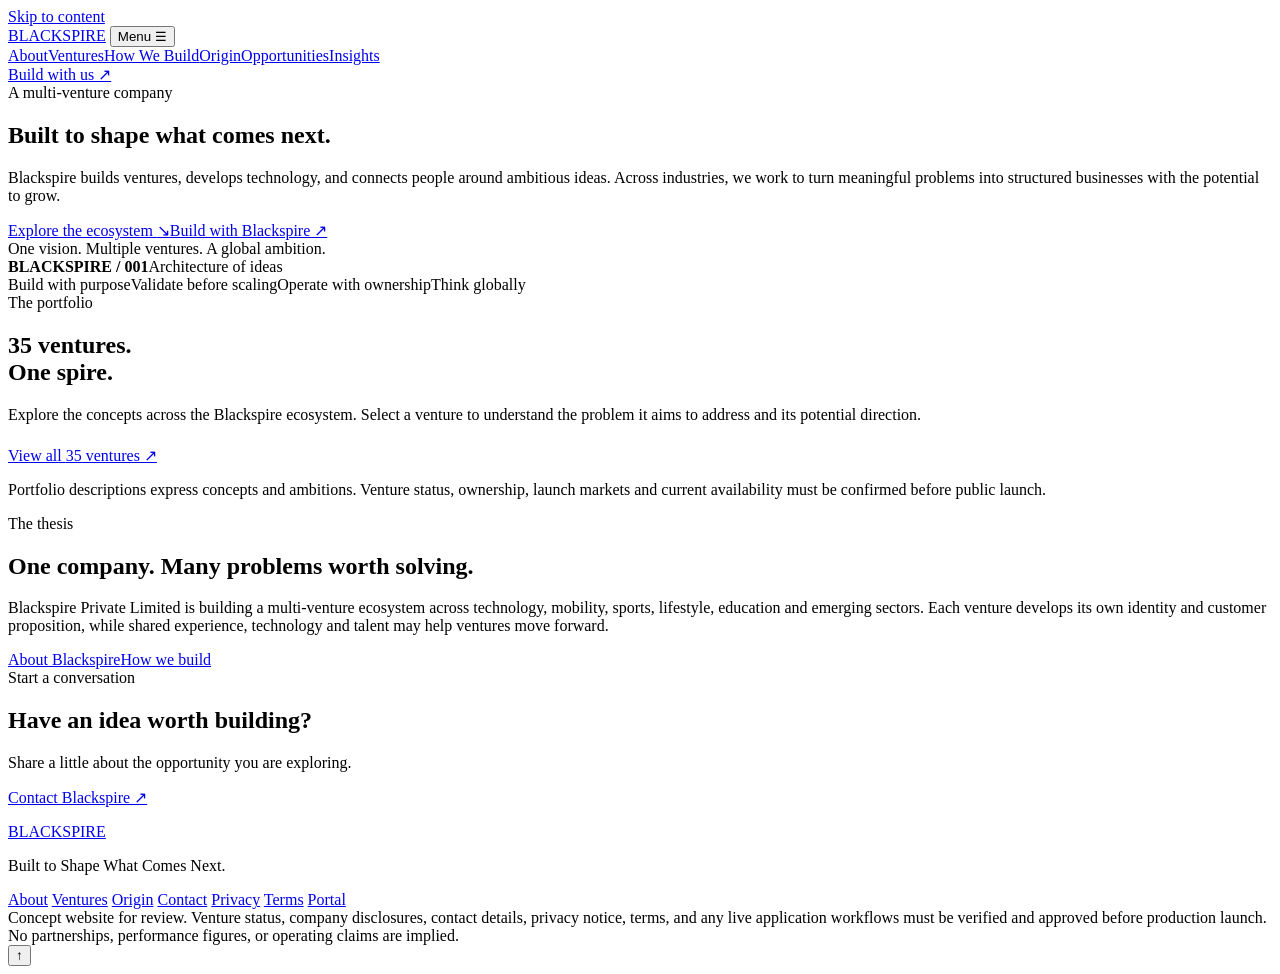
==== commit 28e0b711: "Add files via upload" ====
--- a/index.html
+++ b/index.html
@@ -1,221 +1,164 @@
 <!doctype html>
 <html lang="en">
-<head>
-<meta charset="utf-8">
-<meta name="viewport" content="width=device-width, initial-scale=1">
-<meta name="theme-color" content="#08090b">
-<meta name="description" content="Blackspire builds ventures, develops technology, and connects people around ambitious ideas. Built to shape what comes next.">
-<title>BLACKSPIRE — Built to Shape What Comes Next</title>
-<style>
-:root{--bg:#08090b;--panel:#111317;--panel2:#171a20;--line:#292d35;--white:#f4f5f6;--muted:#a2a8b2;--silver:#c7ced8;--accent:#91a7c4;--serif:Georgia,serif;--sans:Inter,ui-sans-serif,system-ui,-apple-system,BlinkMacSystemFont,"Segoe UI",sans-serif;--max:1200px}
-*{box-sizing:border-box}html{scroll-behavior:smooth;scroll-padding-top:90px}body{margin:0;background:var(--bg);color:var(--white);font:16px/1.65 var(--sans);overflow-x:hidden}body::before{content:"";position:fixed;inset:0;pointer-events:none;z-index:-1;background:radial-gradient(ellipse at 78% 7%,#26303e55,transparent 32%),radial-gradient(ellipse at 4% 55%,#1a202955,transparent 35%),#08090b}a{color:inherit}button,input,textarea,select{font:inherit}button,a{-webkit-tap-highlight-color:transparent}button:focus-visible,a:focus-visible,input:focus-visible,textarea:focus-visible{outline:2px solid var(--silver);outline-offset:4px}.wrap{width:min(calc(100% - 44px),var(--max));margin:auto}.eyebrow{display:flex;align-items:center;gap:12px;color:#b7c1cf;text-transform:uppercase;letter-spacing:.2em;font-size:.72rem;font-weight:700}.eyebrow:before{content:"";width:28px;height:1px;background:#9aa8bb}.muted{color:var(--muted)}.section{padding:110px 0;border-top:1px solid var(--line);position:relative}.section-heading{font-size:clamp(2.3rem,5.5vw,4.8rem);line-height:.98;letter-spacing:-.055em;max-width:850px;margin:18px 0 20px;font-weight:650}.section-intro{max-width:660px;color:var(--muted);font-size:1.05rem}.topbar{position:sticky;top:0;z-index:20;border-bottom:1px solid #ffffff12;background:#08090bd9;backdrop-filter:blur(18px)}.nav{height:76px;display:flex;align-items:center;gap:30px}.brand{font-size:1rem;font-weight:900;letter-spacing:.19em;text-decoration:none;white-space:nowrap}.brand span{color:#9ca9bb}.navlinks{display:flex;gap:24px;margin-left:auto}.navlinks a{font-size:.83rem;color:#c0c5ce;text-decoration:none;white-space:nowrap}.navlinks a:hover{color:#fff}.nav-cta,.btn{display:inline-flex;align-items:center;justify-content:center;gap:10px;border:1px solid #687384;padding:12px 18px;text-decoration:none;background:transparent;color:var(--white);font-weight:650;font-size:.86rem;transition:transform .25s,border-color .25s,background .25s;cursor:pointer}.nav-cta{white-space:nowrap;padding:10px 14px}.btn:hover,.nav-cta:hover{transform:translateY(-2px);border-color:#e2e7ef}.btn.primary{background:#e9edf2;color:#0b0c0f;border-color:#e9edf2}.btn.primary:hover{background:#fff}.menu-toggle{display:none;background:none;color:#fff;border:1px solid var(--line);padding:8px 11px}
-.hero{min-height:calc(100svh - 76px);display:grid;align-items:center;padding:76px 0 90px;position:relative;isolation:isolate;overflow:hidden}.hero-grid{display:grid;grid-template-columns:1.04fr .96fr;align-items:center;gap:20px}.hero-copy{position:relative;z-index:2}.hero h1{font-size:clamp(3.3rem,7.7vw,7.6rem);line-height:.86;letter-spacing:-.085em;margin:28px 0 30px;font-weight:720}.hero h1 .outline{color:transparent;-webkit-text-stroke:1px #cbd3de}.hero p{max-width:550px;color:#b4bbc5;font-size:clamp(1rem,1.5vw,1.15rem)}.hero-actions{display:flex;gap:12px;flex-wrap:wrap;margin-top:32px}.hero-note{margin-top:44px;display:flex;gap:18px;align-items:center;color:#8f98a5;font-size:.76rem;letter-spacing:.07em;text-transform:uppercase}.hero-note:before{content:"";width:45px;height:1px;background:#667385}
-.visual{height:min(650px,76vh);min-height:400px;position:relative;perspective:1000px;display:grid;place-items:center}.orbital{position:absolute;width:80%;aspect-ratio:1;border:1px solid #b6c2d51c;border-radius:50%;transform:rotateX(68deg) rotateZ(-22deg);box-shadow:0 0 80px #b5c7df08,inset 0 0 80px #b5c7df05}.orbital.two{width:62%;transform:rotateX(68deg) rotateZ(36deg);border-color:#dce4ef22}.orbital:after{content:"";position:absolute;width:7px;height:7px;border-radius:50%;background:#dce6f4;box-shadow:0 0 20px 5px #b9cbe8;left:13%;top:24%}.spire-scene{width:74%;height:85%;position:relative;transform-style:preserve-3d;animation:float 8s ease-in-out infinite}.spire{position:absolute;inset:0;filter:drop-shadow(0 24px 36px #000b);transform-style:preserve-3d}.spire .face{position:absolute;inset:0;clip-path:polygon(50% 0,94% 88%,50% 100%,6% 88%)}.spire .face.front{background:linear-gradient(145deg,#f0f3f8 0%,#9da9b9 16%,#424b59 39%,#14171d 74%,#050608 100%);transform:translateZ(24px)}.spire .face.side{background:linear-gradient(165deg,#8d9aab 0%,#394250 30%,#111319 75%,#030405);clip-path:polygon(50% 0,94% 88%,50% 100%);transform:translateX(4px) translateZ(-2px)}.spire .edge{position:absolute;left:50%;top:0;height:100%;width:1px;background:#fff9;transform:rotate(0deg);box-shadow:0 0 16px #fff4}.spire .base{position:absolute;left:5%;right:5%;bottom:4%;height:12%;background:linear-gradient(180deg,#687384,#161a21 45%,#050608);clip-path:polygon(0 0,50% 35%,100% 0,100% 40%,50% 100%,0 40%);transform:translateZ(30px)}.spire .lightline{position:absolute;top:18%;left:50%;height:65%;width:2px;background:linear-gradient(transparent,#f6f8ff,#b2c8e9,transparent);box-shadow:0 0 18px #d7e4ff;animation:glow 4s ease-in-out infinite}.visual-label{position:absolute;right:0;bottom:12%;border-left:1px solid #68778b;padding:8px 0 8px 15px;color:#9ca7b7;font-size:.7rem;letter-spacing:.17em;text-transform:uppercase}.visual-label b{display:block;color:#e3e7ed;font-size:.85rem;letter-spacing:.1em}.star{position:absolute;width:2px;height:2px;background:#d9e3f2;border-radius:50%;box-shadow:0 0 9px 2px #b4c9e8;animation:twinkle 3s ease-in-out infinite}.star.s1{left:15%;top:20%}.star.s2{right:12%;top:30%;animation-delay:1s}.star.s3{left:23%;bottom:19%;animation-delay:1.7s}.star.s4{right:20%;bottom:23%;animation-delay:.5s}
-@keyframes float{0%,100%{transform:translateY(0) rotateY(-7deg)}50%{transform:translateY(-13px) rotateY(7deg)}}@keyframes glow{0%,100%{opacity:.55}50%{opacity:1}}@keyframes twinkle{0%,100%{opacity:.25}50%{opacity:1}}@keyframes reveal{from{opacity:0;transform:translateY(22px)}to{opacity:1;transform:none}}.reveal{animation:reveal .8s both}.hero-copy>*{animation:reveal .8s both}.hero-copy>*:nth-child(2){animation-delay:.08s}.hero-copy>*:nth-child(3){animation-delay:.16s}.hero-copy>*:nth-child(4){animation-delay:.24s}
-.ticker{border-top:1px solid var(--line);border-bottom:1px solid var(--line);overflow:hidden}.ticker-inner{display:flex;gap:40px;align-items:center;justify-content:space-between;padding:17px 0;color:#aeb7c4;text-transform:uppercase;letter-spacing:.16em;font-size:.7rem;white-space:nowrap}.ticker-inner span:after{content:"✳";color:#7f8ea3;margin-left:40px}
-.about-grid{display:grid;grid-template-columns:.8fr 1.2fr;gap:70px}.about-copy{font-size:1.16rem;color:#c4cad3;max-width:690px}.principles{display:grid;grid-template-columns:1fr 1fr;gap:12px;margin-top:36px}.principle{padding:22px;border:1px solid var(--line);background:linear-gradient(140deg,#15181e,#0c0d10);min-height:150px}.principle .num{font-size:.72rem;color:#8e9db1;letter-spacing:.12em}.principle h3{font-size:1.03rem;margin:16px 0 6px}.principle p{font-size:.86rem;color:var(--muted);margin:0}
-.portfolio-top{display:flex;justify-content:space-between;gap:30px;align-items:end;flex-wrap:wrap}.searchbar{display:flex;gap:10px;flex-wrap:wrap;margin:35px 0 25px}.searchbar input{min-width:220px;flex:1;background:#101216;color:#fff;border:1px solid var(--line);padding:12px 14px}.filters{display:flex;gap:8px;flex-wrap:wrap}.filter{border:1px solid var(--line);background:transparent;color:#aeb6c1;padding:10px 13px;cursor:pointer;font-size:.78rem}.filter[aria-pressed=true]{background:#dce3ec;color:#0b0c0e;border-color:#dce3ec}.portfolio-layout{display:grid;grid-template-columns:1fr;gap:22px;align-items:stretch}.venture-list{display:grid;grid-template-columns:repeat(4,1fr);gap:9px;align-content:start}.venture-card{display:block;text-decoration:none;min-height:110px;text-align:left;border:1px solid var(--line);background:linear-gradient(145deg,#15181e,#0d0e11);color:#fff;padding:16px;cursor:pointer;position:relative;overflow:hidden;transition:border-color .2s,transform .2s}.venture-card:hover{transform:translateY(-2px);border-color:#7e8b9f}.venture-card[aria-pressed=true]{border-color:#c6d0de;background:linear-gradient(145deg,#252d39,#111318)}.venture-card small{display:block;color:#8f9caf;font-size:.68rem;text-transform:uppercase;letter-spacing:.1em;margin-bottom:9px}.venture-card b{font-size:.96rem}.venture-card .card-index{position:absolute;right:12px;bottom:6px;color:#ffffff10;font-size:2.8rem;font-weight:800}.venture-detail{border:1px solid #414a59;background:radial-gradient(ellipse at 100% 0%,#27303d88,transparent 50%),#101216;padding:clamp(24px,4vw,46px);position:relative;overflow:hidden;min-height:450px}.venture-detail:after{content:"";position:absolute;width:220px;height:220px;border:1px solid #ffffff0c;border-radius:50%;right:-95px;top:-90px;box-shadow:0 0 0 28px #ffffff04,0 0 0 58px #ffffff03;pointer-events:none}.detail-index{font-size:.75rem;letter-spacing:.18em;color:#8e9caf}.venture-detail h3{font-size:clamp(2.2rem,4vw,3.8rem);letter-spacing:-.06em;line-height:1;margin:24px 0 12px}.venture-detail .sector{font-size:.78rem;text-transform:uppercase;letter-spacing:.13em;color:#c2ccda}.venture-detail .summary{font-size:1.08rem;color:#e1e5eb;max-width:530px}.detail-cols{display:grid;grid-template-columns:1fr 1fr;gap:20px;margin-top:34px;padding-top:24px;border-top:1px solid var(--line)}.detail-cols h4{font-size:.72rem;letter-spacing:.13em;text-transform:uppercase;color:#94a2b5;margin:0 0 9px}.detail-cols p{font-size:.86rem;color:var(--muted);margin:0}.status-note{margin-top:26px;color:#929ba8;font-size:.75rem}.empty-state{color:var(--muted);padding:25px;grid-column:1/-1}
-.process{margin-top:55px;display:grid;grid-template-columns:repeat(6,1fr);border-top:1px solid #647184}.process-step{padding:24px 18px 0 0;position:relative}.process-step:before{content:"";position:absolute;top:-5px;left:0;width:9px;height:9px;background:#d4dbe5;box-shadow:0 0 12px #a8bad533}.process-step .stepno{color:#8794a6;font-size:.7rem;letter-spacing:.14em}.process-step h3{font-size:1.2rem;margin:12px 0 8px}.process-step p{font-size:.83rem;color:var(--muted)}
-.idea-layout{display:grid;grid-template-columns:260px 1fr;gap:65px;align-items:center;margin-top:48px}.gauge-wrap{display:grid;justify-items:center}.gauge{width:200px;height:280px;position:relative;clip-path:polygon(50% 0,100% 100%,0 100%);background:#171b22;border:1px solid #3b4553;overflow:hidden}.gauge-fill{position:absolute;bottom:0;left:0;right:0;height:0;background:linear-gradient(0deg,#556a86,#d8e2ef);transition:height .45s}.gauge-fill:after{content:"";position:absolute;inset:0;background:linear-gradient(90deg,transparent,#ffffff4a,transparent);animation:glow 4s infinite}.gauge-count{font-size:.8rem;color:var(--muted);margin-top:18px}.questions{display:grid;gap:9px}.question{display:flex;align-items:center;gap:14px;text-align:left;width:100%;padding:15px 17px;background:#101216;border:1px solid var(--line);color:#e7eaf0;cursor:pointer}.question .boxmark{width:18px;height:18px;flex:none;border:1px solid #697587;display:grid;place-items:center}.question[aria-pressed=true]{border-color:#aab8ca;background:#1b2028}.question[aria-pressed=true] .boxmark{background:#d7e0eb;color:#08090b}.question[aria-pressed=true] .boxmark:after{content:"✓";font-size:.8rem;font-weight:900}.verdict{font-size:clamp(1.35rem,2.6vw,2rem);letter-spacing:-.035em;line-height:1.15;margin:22px 0 12px}.verdict-copy{color:var(--muted);font-size:.9rem;max-width:570px;margin-bottom:20px}.origin-grid{display:grid;grid-template-columns:1fr 1fr;gap:65px;align-items:center}.origin-panel{border:1px solid #303846;background:linear-gradient(145deg,#171b22,#0b0c0f);padding:30px}.origin-item{display:flex;gap:15px;padding:18px 0;border-bottom:1px solid var(--line)}.origin-item:last-child{border:0}.origin-item .symbol{width:38px;height:38px;display:grid;place-items:center;border:1px solid #465366;color:#c7d1df;flex:none}.origin-item b{display:block;font-size:.93rem}.origin-item span{color:var(--muted);font-size:.82rem}
-.audience-grid{display:grid;grid-template-columns:repeat(4,1fr);gap:10px;margin-top:40px}.audience{border:1px solid var(--line);padding:24px 19px;min-height:190px;background:linear-gradient(145deg,#14171c,#0d0e11)}.audience .arrow{color:#93a3b8;font-size:1.4rem}.audience h3{font-size:1.06rem;margin:18px 0 9px}.audience p{font-size:.83rem;color:var(--muted);margin:0}.closing{padding:115px 0;background:radial-gradient(ellipse at 70% 50%,#303b4c77,transparent 50%),#0b0c0f;border-top:1px solid var(--line)}.closing h2{font-size:clamp(3rem,8vw,7.8rem);line-height:.87;letter-spacing:-.08em;max-width:950px;margin:22px 0 30px}.closing h2 span{color:transparent;-webkit-text-stroke:1px #b7c2d1}.closing p{max-width:590px;color:var(--muted)}.footer{padding:35px 0 45px;border-top:1px solid var(--line)}.footer-grid{display:flex;justify-content:space-between;gap:25px;flex-wrap:wrap}.footer p{font-size:.8rem;color:#8993a1;margin:8px 0 0}.footer-links{display:flex;gap:20px;flex-wrap:wrap}.footer-links a{font-size:.8rem;color:#a5adb8;text-decoration:none}.fineprint{margin-top:24px;padding-top:18px;border-top:1px solid var(--line);font-size:.73rem;color:#7e8794}
-.toast{position:fixed;bottom:20px;left:50%;transform:translate(-50%,20px);opacity:0;pointer-events:none;z-index:50;background:#e3e8ef;color:#101216;padding:13px 18px;font-size:.85rem;box-shadow:0 12px 35px #0008;transition:.25s;max-width:calc(100% - 30px)}.toast.show{opacity:1;transform:translate(-50%,0)}.backtop{position:fixed;bottom:18px;right:18px;z-index:10;width:42px;height:42px;background:#dfe5ed;color:#111;border:0;cursor:pointer;display:none}.backtop.visible{display:block}
-@media(max-width:1000px){.navlinks{gap:14px}.navlinks a{font-size:.76rem}.nav-cta{display:none}.hero-grid{grid-template-columns:1fr .8fr}.hero h1{font-size:clamp(3rem,8vw,6rem)}.about-grid{gap:35px}.portfolio-layout{grid-template-columns:1fr}.venture-list{grid-template-columns:repeat(4,1fr)}.venture-card{min-height:92px}.process{grid-template-columns:repeat(3,1fr);row-gap:25px}.audience-grid{grid-template-columns:repeat(2,1fr)}}
-@media(max-width:720px){html{scroll-padding-top:72px}.wrap{width:min(calc(100% - 32px),var(--max))}.section{padding:78px 0}.nav{height:68px;gap:12px}.menu-toggle{display:block;margin-left:auto}.navlinks{display:none;position:absolute;top:68px;left:0;right:0;margin:0;padding:18px 22px 22px;background:#0a0b0eeF;border-bottom:1px solid var(--line);flex-direction:column;gap:0}.navlinks.open{display:flex}.navlinks a{padding:11px 0;font-size:.92rem;border-bottom:1px solid #ffffff0a}.hero{min-height:auto;padding:65px 0 45px}.hero-grid{grid-template-columns:1fr}.hero h1{font-size:clamp(3.5rem,15vw,6.3rem);margin:24px 0}.hero p{font-size:1rem}.visual{height:360px;min-height:300px;margin-top:5px}.spire-scene{width:60%;height:95%}.visual-label{right:3%;bottom:5%}.hero-note{margin-top:30px}.ticker-inner{justify-content:flex-start;gap:25px;overflow:hidden}.ticker-inner span:after{margin-left:25px}.about-grid,.origin-grid,.idea-layout{grid-template-columns:1fr;gap:32px}.principles{gap:8px}.principle{padding:17px;min-height:145px}.venture-list{grid-template-columns:repeat(2,1fr)}.venture-card{min-height:95px;padding:13px}.venture-detail{min-height:0;padding:25px}.detail-cols{grid-template-columns:1fr;gap:18px}.process{grid-template-columns:1fr 1fr;row-gap:28px}.process-step{padding-right:12px}.audience-grid{grid-template-columns:1fr 1fr}.audience{padding:18px 14px;min-height:180px}.gauge{width:150px;height:210px}.gauge-wrap{order:0}.idea-layout{gap:25px}.closing{padding:85px 0}.closing h2{font-size:clamp(3.3rem,14vw,6rem)}}
-@media(max-width:400px){.brand{font-size:.87rem;letter-spacing:.14em}.principles,.audience-grid{grid-template-columns:1fr}.principle,.audience{min-height:0}.hero-actions .btn{width:100%}.venture-card b{font-size:.85rem}.process{grid-template-columns:1fr 1fr}}
-@media(prefers-reduced-motion:reduce){*,*:before,*:after{scroll-behavior:auto!important;animation-duration:.01ms!important;animation-iteration-count:1!important;transition-duration:.01ms!important}}
-</style>
-</head>
-<body>
-<header class="topbar">
-  <div class="wrap nav">
-    <a class="brand" href="#home" aria-label="Blackspire home">BLACK<span>SPIRE</span></a>
-    <button class="menu-toggle" id="menuToggle" aria-expanded="false" aria-controls="navLinks">Menu ☰</button>
-    <nav class="navlinks" id="navLinks" aria-label="Main navigation">
-      <a href="#about">About</a><a href="ventures.html">Ventures</a><a href="#method">How We Build</a><a href="#origin">Origin</a><a href="#opportunities">Opportunities</a>
-    </nav>
-    <a class="nav-cta" href="#contact">Build with us ↗</a>
-  </div>
-</header>
-<main id="home">
-<section class="hero">
-  <div class="wrap hero-grid">
-    <div class="hero-copy">
-      <div class="eyebrow">A multi-venture company</div>
-      <h1>Built to shape <span class="outline">what comes</span> next.</h1>
-      <p>Blackspire builds ventures, develops technology, and connects people around ambitious ideas. Across industries, we work to turn meaningful problems into structured businesses with the potential to grow.</p>
-      <div class="hero-actions"><a class="btn primary" href="#ventures">Explore the ecosystem <span>↘</span></a><a class="btn" href="#contact">Build with Blackspire ↗</a></div>
-      <div class="hero-note">One vision. Multiple ventures. A global ambition.</div>
-    </div>
-    <div class="visual" role="img" aria-label="Abstract metallic spire surrounded by orbital lines">
-      <div class="orbital"></div><div class="orbital two"></div>
-      <div class="spire-scene"><div class="spire"><div class="face side"></div><div class="face front"></div><div class="edge"></div><div class="lightline"></div><div class="base"></div></div></div>
-      <span class="star s1"></span><span class="star s2"></span><span class="star s3"></span><span class="star s4"></span>
-      <div class="visual-label"><b>BLACKSPIRE / 001</b>Architecture of ideas</div>
-    </div>
-  </div>
-</section>
-<div class="ticker" aria-label="Blackspire principles"><div class="wrap ticker-inner"><span>Build with purpose</span><span>Validate before scaling</span><span>Operate with ownership</span><span>Think globally</span></div></div>
-<section class="section" id="about">
-  <div class="wrap about-grid">
-    <div><div class="eyebrow">01 / The thesis</div><h2 class="section-heading">One company. Many problems worth solving.</h2></div>
-    <div><p class="about-copy">Blackspire Private Limited is building a multi-venture ecosystem across technology, mobility, sports, lifestyle, education and emerging sectors. Each venture develops its own identity and customer proposition, while shared experience, technology and talent may help ventures move forward.</p>
-      <div class="principles">
-        <article class="principle"><span class="num">01 / PURPOSE</span><h3>Start with a real problem</h3><p>Begin with a clear customer and a problem worth solving.</p></article>
-        <article class="principle"><span class="num">02 / EVIDENCE</span><h3>Validate before scaling</h3><p>Test assumptions, learn from evidence and adapt.</p></article>
-        <article class="principle"><span class="num">03 / OWNERSHIP</span><h3>Operate with discipline</h3><p>Assign responsibility, measure progress and follow through.</p></article>
-        <article class="principle"><span class="num">04 / IDENTITY</span><h3>Build independent brands</h3><p>Give every venture a distinct identity and customer promise.</p></article>
+  <head>
+    <meta charset="utf-8" />
+    <meta name="viewport" content="width=device-width, initial-scale=1" />
+    <meta name="theme-color" content="#08090b" />
+    <title>Blackspire — Built to shape what comes next</title>
+    <meta
+      name="description"
+      content="Blackspire builds ventures, develops technology and connects people around ambitious ideas across technology, mobility, sports, lifestyle and education."
+    />
+    <meta property="og:title" content="Blackspire — Built to shape what comes next" />
+    <meta
+      property="og:description"
+      content="Blackspire builds ventures, develops technology and connects people around ambitious ideas across technology, mobility, sports, lifestyle and education."
+    />
+    <meta property="og:type" content="website" />
+    <link
+      rel="icon"
+      href="data:image/svg+xml,%3Csvg xmlns='http://www.w3.org/2000/svg' viewBox='0 0 32 32'%3E%3Crect width='32' height='32' fill='%2308090b'/%3E%3Cpath d='M16 3l9 24-9 2-9-2z' fill='%23c7ced8'/%3E%3C/svg%3E"
+    />
+    <link rel="stylesheet" href="css/style.css" />
+  </head>
+  <body>
+    <a class="skip" href="#main">Skip to content</a>
+    <header class="topbar">
+      <div class="wrap nav">
+        <a class="brand" href="index.html" aria-label="Blackspire home">BLACK<span>SPIRE</span></a>
+        <button class="menu-toggle" id="menuToggle" aria-expanded="false" aria-controls="navLinks">
+          Menu ☰
+        </button>
+        <nav class="navlinks" id="navLinks" aria-label="Main navigation">
+          <a href="about.html">About</a><a href="ventures.html">Ventures</a
+          ><a href="how-we-build.html">How We Build</a><a href="origin.html">Origin</a
+          ><a href="opportunities.html">Opportunities</a><a href="insights.html">Insights</a>
+        </nav>
+        <a class="nav-cta" href="contact.html">Build with us ↗</a>
       </div>
-    </div>
-  </div>
-</section>
-<section class="section" id="ventures">
-  <div class="wrap">
-    <div class="portfolio-top"><div><div class="eyebrow">02 / The portfolio</div><h2 class="section-heading"><span id="ventureCount">Thirty-five</span> ventures.<br>One spire.</h2><p class="section-intro">Explore the concepts across the Blackspire ecosystem. Select a venture to understand the problem it aims to address and its potential direction.</p></div><div class="eyebrow">Select / Explore / Discover</div></div>
-    
-    <div class="portfolio-layout"><div class="venture-list" id="ventureList" aria-label="Venture list"></div></div>
-    <p style="margin-top:22px"><a class="btn primary" id="allVentures" href="ventures.html">View all ventures ↗</a></p><p class="status-note" id="dataSource"></p>
-    <p class="status-note">Portfolio descriptions express concepts and ambitions. Venture status, ownership, launch markets and current availability must be confirmed before public launch.</p>
-  </div>
-</section>
-<section class="section" id="method">
-  <div class="wrap"><div class="eyebrow">03 / The operating method</div><h2 class="section-heading">From idea to operating business.</h2><p class="section-intro">A disciplined path from identifying a real need to building, launching and improving a business.</p>
-    <div class="process">
-      <article class="process-step"><span class="stepno">PHASE 01</span><h3>Discover</h3><p>Find a meaningful problem and define who experiences it.</p></article>
-      <article class="process-step"><span class="stepno">PHASE 02</span><h3>Validate</h3><p>Speak with customers and test assumptions with evidence.</p></article>
-      <article class="process-step"><span class="stepno">PHASE 03</span><h3>Build</h3><p>Develop a focused product around the strongest learning.</p></article>
-      <article class="process-step"><span class="stepno">PHASE 04</span><h3>Launch</h3><p>Put the solution in front of real customers and learn.</p></article>
-      <article class="process-step"><span class="stepno">PHASE 05</span><h3>Operate</h3><p>Own the work, support customers and improve delivery.</p></article>
-      <article class="process-step"><span class="stepno">PHASE 06</span><h3>Scale</h3><p>Grow when evidence and operations support the next step.</p></article>
-    </div>
-  </div>
-</section>
-<section class="section" id="idea">
-  <div class="wrap"><div class="eyebrow">04 / An interactive tool</div><h2 class="section-heading">Pressure-test your idea.</h2><p class="section-intro">Five honest questions. Mark what is already true and use the result as a guide for your next step—not as a score or a promise of success.</p>
-    <div class="idea-layout"><div class="gauge-wrap"><div class="gauge" role="img" aria-label="Idea readiness visualization"><div class="gauge-fill" id="gaugeFill"></div></div><div class="gauge-count" id="gaugeCount">0 of 5 considered true</div></div>
-      <div><div class="questions" id="questions"></div><h3 class="verdict" id="verdict" aria-live="polite">Start at Discover.</h3><p class="verdict-copy" id="verdictCopy">Describe the problem in one sentence before you begin building.</p><a class="btn primary" href="#contact" id="ideaCta">Discuss an idea ↗</a></div>
-    </div>
-  </div>
-</section>
-<section class="section" id="origin">
-  <div class="wrap origin-grid"><div><div class="eyebrow">05 / Venture enablement</div><h2 class="section-heading">Origin is where ventures get organised.</h2><p class="section-intro">Origin is envisioned as Blackspire’s venture onboarding and internal execution platform. It is designed to help approved teams organise roles, tasks, sprints and documents as an idea moves toward execution.</p><p class="status-note">Origin is not an automatic equity-taking incubator. Any commercial, equity or participation terms must be addressed through separate written agreements.</p><a class="btn primary" href="#contact" style="margin-top:24px">Enquire about Origin ↗</a></div>
-    <div class="origin-panel"><div class="eyebrow">A structured workspace</div><div class="origin-item"><span class="symbol">01</span><div><b>Clear ownership</b><span>Roles and responsibilities for the next step.</span></div></div><div class="origin-item"><span class="symbol">02</span><div><b>Visible progress</b><span>Tasks, sprints and milestones in one workflow.</span></div></div><div class="origin-item"><span class="symbol">03</span><div><b>Shared knowledge</b><span>Organised documents and decisions for the team.</span></div></div><div class="origin-item"><span class="symbol">04</span><div><b>Responsible access</b><span>Private information requires controlled access and proper permissions.</span></div></div></div>
-  </div>
-</section>
-<section class="section" id="opportunities">
-  <div class="wrap"><div class="eyebrow">06 / Find your way in</div><h2 class="section-heading">Different paths.<br>A shared ambition.</h2><p class="section-intro">Choose the route that best describes what you want to build or contribute.</p>
-    <div class="audience-grid">
-      <article class="audience"><span class="arrow">↗</span><h3>Founders & students</h3><p>Explore Dragon’s Den community and founder-development concepts.</p></article>
-      <article class="audience"><span class="arrow">↗</span><h3>Builders & operators</h3><p>Explore future roles and internship opportunities as they are confirmed.</p></article>
-      <article class="audience"><span class="arrow">↗</span><h3>Business clients</h3><p>Ask about External Division services once the deliverables are confirmed.</p></article>
-      <article class="audience"><span class="arrow">↗</span><h3>Partners</h3><p>Start a conversation about technical, educational or strategic collaboration.</p></article>
-    </div>
-  </div>
-</section>
-<section class="closing" id="contact">
-  <div class="wrap"><div class="eyebrow">07 / Start a conversation</div><h2>Have an idea <span>worth building?</span></h2><p>Share a little about the opportunity you are exploring. This demonstration form validates your input in the browser; it does not send or store submissions.</p>
-    <form id="contactForm" style="max-width:700px;margin-top:30px">
-      <div style="display:grid;grid-template-columns:repeat(2,minmax(0,1fr));gap:12px">
-        <label style="display:grid;gap:7px;font-size:.82rem;color:#b8c0cb">Your name<input required name="name" autocomplete="name" maxlength="80" placeholder="Name" style="padding:13px;background:#101216;border:1px solid #343b46;color:#fff;min-width:0"></label>
-        <label style="display:grid;gap:7px;font-size:.82rem;color:#b8c0cb">Email address<input required name="email" type="email" autocomplete="email" maxlength="120" placeholder="you@example.com" style="padding:13px;background:#101216;border:1px solid #343b46;color:#fff;min-width:0"></label>
+    </header>
+    <main id="main">
+      <section class="hero">
+        <div class="wrap hero-grid">
+          <div class="hero-copy">
+            <div class="eyebrow">A multi-venture company</div>
+            <h1>Built to shape <span class="outline">what comes</span> next.</h1>
+            <p>
+              Blackspire builds ventures, develops technology, and connects people around ambitious ideas.
+              Across industries, we work to turn meaningful problems into structured businesses with the
+              potential to grow.
+            </p>
+            <div class="hero-actions">
+              <a class="btn primary" href="ventures.html">Explore the ecosystem <span>↘</span></a
+              ><a class="btn" href="contact.html">Build with Blackspire ↗</a>
+            </div>
+            <div class="hero-note">One vision. Multiple ventures. A global ambition.</div>
+          </div>
+          <div class="visual" role="img" aria-label="Abstract metallic spire surrounded by orbital lines">
+            <div class="orbital"></div>
+            <div class="orbital two"></div>
+            <div class="spire-scene">
+              <div class="spire">
+                <div class="face side"></div>
+                <div class="face front"></div>
+                <div class="edge"></div>
+                <div class="lightline"></div>
+                <div class="base"></div>
+              </div>
+            </div>
+            <span class="star s1"></span><span class="star s2"></span><span class="star s3"></span
+            ><span class="star s4"></span>
+            <div class="visual-label"><b>BLACKSPIRE / 001</b>Architecture of ideas</div>
+          </div>
+        </div>
+      </section>
+      <div class="ticker" aria-label="Blackspire principles">
+        <div class="wrap ticker-inner">
+          <span>Build with purpose</span><span>Validate before scaling</span
+          ><span>Operate with ownership</span><span>Think globally</span>
+        </div>
       </div>
-      <label style="display:grid;gap:7px;font-size:.82rem;color:#b8c0cb;margin-top:12px">I’m contacting about<select required name="topic" style="padding:13px;background:#101216;border:1px solid #343b46;color:#fff"><option value="">Choose a topic</option><option>Founder / Origin</option><option>Business enquiry</option><option>Partnership</option><option>Careers / Internship</option><option>General question</option></select></label>
-      <label style="display:grid;gap:7px;font-size:.82rem;color:#b8c0cb;margin-top:12px">A short message<textarea required name="message" rows="4" maxlength="1200" placeholder="Tell us what you’re exploring…" style="padding:13px;background:#101216;border:1px solid #343b46;color:#fff;resize:vertical"></textarea></label>
-      <div style="display:flex;gap:15px;align-items:center;flex-wrap:wrap;margin-top:18px"><button class="btn primary" type="submit">Validate enquiry ↗</button><span class="muted" style="font-size:.76rem">Demo only · no data is sent</span></div>
-      <p id="formMessage" role="status" aria-live="polite" style="margin-top:15px;color:#d6e1ef;font-size:.88rem"></p>
-    </form>
-  </div>
-</section>
-</main>
-<footer class="footer"><div class="wrap"><div class="footer-grid"><div><a class="brand" href="#home">BLACK<span>SPIRE</span></a><p>Built to Shape What Comes Next.</p></div><div class="footer-links"><a href="#about">About</a><a href="ventures.html">Ventures</a><a href="#origin">Origin</a><a href="#contact">Contact</a><a href="#home">Back to top ↑</a></div></div><div class="fineprint">Concept website for review. Venture status, company disclosures, contact details, privacy notice, terms, and any live application workflows must be verified and approved before production launch. No partnerships, performance figures, or operating claims are implied.</div></div></footer>
-<button class="backtop" id="backTop" aria-label="Back to top">↑</button><div class="toast" id="toast" role="status" aria-live="polite"></div>
-<script src="ventures-data.js"></script>
-<script src="ventures.js"></script>
-<script>
-"use strict";
-// ---- Ventures section: data now comes from the spreadsheet (see ventures.js) ----
-const ventureList = document.getElementById("ventureList");
-const filters = {replaceChildren(){},append(){}};
-const search = {value:"",addEventListener(){}};
-let ventures = [];          // filled after the sheet loads
-let activeSector = "All";
-
-// Filter buttons are built from whatever sectors exist in the sheet
-function renderFilters() {
-  const sectors = ["All", ...new Set(ventures.map(v => v.sector))];
-  filters.replaceChildren();
-  sectors.forEach(sector => {
-    const b = document.createElement("button");
-    b.className = "filter";
-    b.type = "button";
-    b.textContent = sector;
-    b.setAttribute("aria-pressed", String(sector === activeSector));
-    b.addEventListener("click", () => { activeSector = sector; renderFilters(); renderList(); });
-    filters.append(b);
-  });
-}
-
-// One card per venture. Each card is a link: venture.html?id=<id>
-function renderList() {
-  ventureList.replaceChildren();
-  const term = search.value.trim().toLowerCase();
-  const matches = ventures.filter(v =>
-    (activeSector === "All" || v.sector === activeSector) &&
-    (!term || [v.name, v.sector, v.category, v.summary].join(" ").toLowerCase().includes(term))
-  );
-  if (!matches.length) {
-    const p = document.createElement("p");
-    p.className = "empty-state";
-    p.textContent = "No ventures match that search. Try another name or sector.";
-    ventureList.append(p);
-    return;
-  }
-  matches.slice(0, 6).forEach(v => {   // home page = preview only; full list is on ventures.html
-    const a = document.createElement("a");
-    a.className = "venture-card";
-    a.href = "venture.html?id=" + encodeURIComponent(v.id);   // <- opens the separate page
-
-    const small = document.createElement("small");
-    small.textContent = v.sector + " · " + v.status;
-    const name = document.createElement("b");
-    name.textContent = v.name;
-    const num = document.createElement("span");
-    num.className = "card-index";
-    num.textContent = String(v.id).padStart(2, "0");
-
-    a.append(small, name, num);
-    ventureList.append(a);
-  });
-}
-
-// Load the sheet, then draw filters + cards
-loadVentures()
-  .then(data => { ventures = data; renderList(); document.getElementById("allVentures").textContent = "View all " + data.length + " ventures ↗"; document.getElementById("ventureCount").textContent = data.length;
-    document.getElementById("dataSource").textContent = "Data source: " + ventureSource + " · " + data.length + " ventures"; })
-  .catch(err => {
-    ventureList.innerHTML = '<p class="empty-state">Ventures could not be loaded. Check the sheet link in ventures.js.</p>';
-    console.error(err);
-  });
-search.addEventListener("input", renderList);
-search.addEventListener("input",renderList);
-const questions=[["I can state the problem in one sentence.","Discover"],["I know the customer and have spoken to them.","Customer research"],["I have tested the idea cheaply before building.","Validation"],["Someone owns each next step.","Execution"],["I can see how it could sustain itself.","Business model"]];
-const advice=[
-["Start at Discover.","Describe the problem in one sentence before you begin building."],
-["Find the customer.","Identify who experiences the problem and talk to them directly."],
-["Test your assumptions.","Use a small, low-cost experiment before investing in a full build."],
-["Make ownership clear.","Decide who is responsible for the next step and when it will happen."],
-["Explore sustainability.","Consider how the idea can create lasting value and cover its costs."],
-["Ready for a deeper conversation.","You have considered all five prompts. Share your thinking and the assumptions you still need to test."]
-];
-const questionsEl=document.getElementById("questions"),gaugeFill=document.getElementById("gaugeFill"),gaugeCount=document.getElementById("gaugeCount"),verdict=document.getElementById("verdict"),verdictCopy=document.getElementById("verdictCopy");
-let checked=new Set();
-questions.forEach(([text,label],i)=>{const b=document.createElement("button");b.type="button";b.className="question";b.setAttribute("aria-pressed","false");const mark=document.createElement("span");mark.className="boxmark";const copy=document.createElement("span");copy.textContent=text;b.append(mark,copy);b.addEventListener("click",()=>{if(checked.has(i))checked.delete(i);else checked.add(i);b.setAttribute("aria-pressed",String(checked.has(i)));updateIdea()});questionsEl.append(b)});
-function updateIdea(){const n=checked.size;gaugeFill.style.height=`${n/5*100}%`;gaugeCount.textContent=`${n} of 5 considered true`;verdict.textContent=advice[n][0];verdictCopy.textContent=advice[n][1];}
-updateIdea();
-const menuToggle=document.getElementById("menuToggle"),navLinks=document.getElementById("navLinks");
-menuToggle.addEventListener("click",()=>{const open=navLinks.classList.toggle("open");menuToggle.setAttribute("aria-expanded",String(open));menuToggle.textContent=open?"Close ✕":"Menu ☰"});
-navLinks.querySelectorAll("a").forEach(a=>a.addEventListener("click",()=>{navLinks.classList.remove("open");menuToggle.setAttribute("aria-expanded","false");menuToggle.textContent="Menu ☰"}));
-const backTop=document.getElementById("backTop");window.addEventListener("scroll",()=>backTop.classList.toggle("visible",window.scrollY>600),{passive:true});backTop.addEventListener("click",()=>window.scrollTo({top:0,behavior:matchMedia("(prefers-reduced-motion: reduce)").matches?"auto":"smooth"}));
-document.getElementById("contactForm").addEventListener("submit",e=>{e.preventDefault();const form=e.currentTarget;if(!form.reportValidity())return;document.getElementById("formMessage").textContent="Thanks — the form is working in demo mode. Nothing has been sent or saved. Connect an approved backend or contact service before launch.";form.reset()});
-</script>
-</body>
-</html>+      <section class="section" id="ventures">
+        <div class="wrap">
+          <div class="portfolio-top">
+            <div>
+              <div class="eyebrow">The portfolio</div>
+              <h2 class="section-heading"><span class="venture-count">35</span> ventures.<br />One spire.</h2>
+              <p class="section-intro">
+                Explore the concepts across the Blackspire ecosystem. Select a venture to understand the
+                problem it aims to address and its potential direction.
+              </p>
+            </div>
+          </div>
+          <div class="venture-grid" id="ventureList" aria-label="Venture preview"></div>
+          <p style="margin-top: 22px">
+            <a class="btn primary" href="ventures.html"
+              >View all <span class="venture-count">35</span> ventures ↗</a
+            >
+          </p>
+          <p class="status-note">
+            Portfolio descriptions express concepts and ambitions. Venture status, ownership, launch markets
+            and current availability must be confirmed before public launch.
+          </p>
+        </div>
+      </section>
+      <section class="section">
+        <div class="wrap about-grid">
+          <div>
+            <div class="eyebrow">The thesis</div>
+            <h2 class="section-heading">One company. Many problems worth solving.</h2>
+          </div>
+          <div>
+            <p class="about-copy">
+              Blackspire Private Limited is building a multi-venture ecosystem across technology, mobility,
+              sports, lifestyle, education and emerging sectors. Each venture develops its own identity and
+              customer proposition, while shared experience, technology and talent may help ventures move
+              forward.
+            </p>
+            <div class="link-row">
+              <a class="btn" href="about.html">About Blackspire</a
+              ><a class="btn" href="how-we-build.html">How we build</a>
+            </div>
+          </div>
+        </div>
+      </section>
+      <section class="closing">
+        <div class="wrap">
+          <div class="eyebrow">Start a conversation</div>
+          <h2>Have an idea <span>worth building?</span></h2>
+          <p>Share a little about the opportunity you are exploring.</p>
+          <p><a class="btn primary" href="contact.html">Contact Blackspire ↗</a></p>
+        </div>
+      </section>
+    </main>
+    <footer class="footer">
+      <div class="wrap">
+        <div class="footer-grid">
+          <div>
+            <a class="brand" href="index.html">BLACK<span>SPIRE</span></a>
+            <p>Built to Shape What Comes Next.</p>
+          </div>
+          <div class="footer-links">
+            <a href="about.html">About</a>
+            <a href="ventures.html">Ventures</a>
+            <a href="origin.html">Origin</a>
+            <a href="contact.html">Contact</a>
+            <a href="privacy.html">Privacy</a>
+            <a href="terms.html">Terms</a>
+            <a href="portal.html">Portal</a>
+          </div>
+        </div>
+        <div class="fineprint">
+          Concept website for review. Venture status, company disclosures, contact details, privacy notice,
+          terms, and any live application workflows must be verified and approved before production launch. No
+          partnerships, performance figures, or operating claims are implied.
+        </div>
+      </div>
+    </footer>
+    <button class="backtop" id="backTop" aria-label="Back to top">↑</button>
+    <script src="data/ventures-data.js"></script>
+    <script src="js/ventures.js"></script>
+    <script src="js/home.js"></script>
+    <script src="js/site.js"></script>
+  </body>
+</html>
